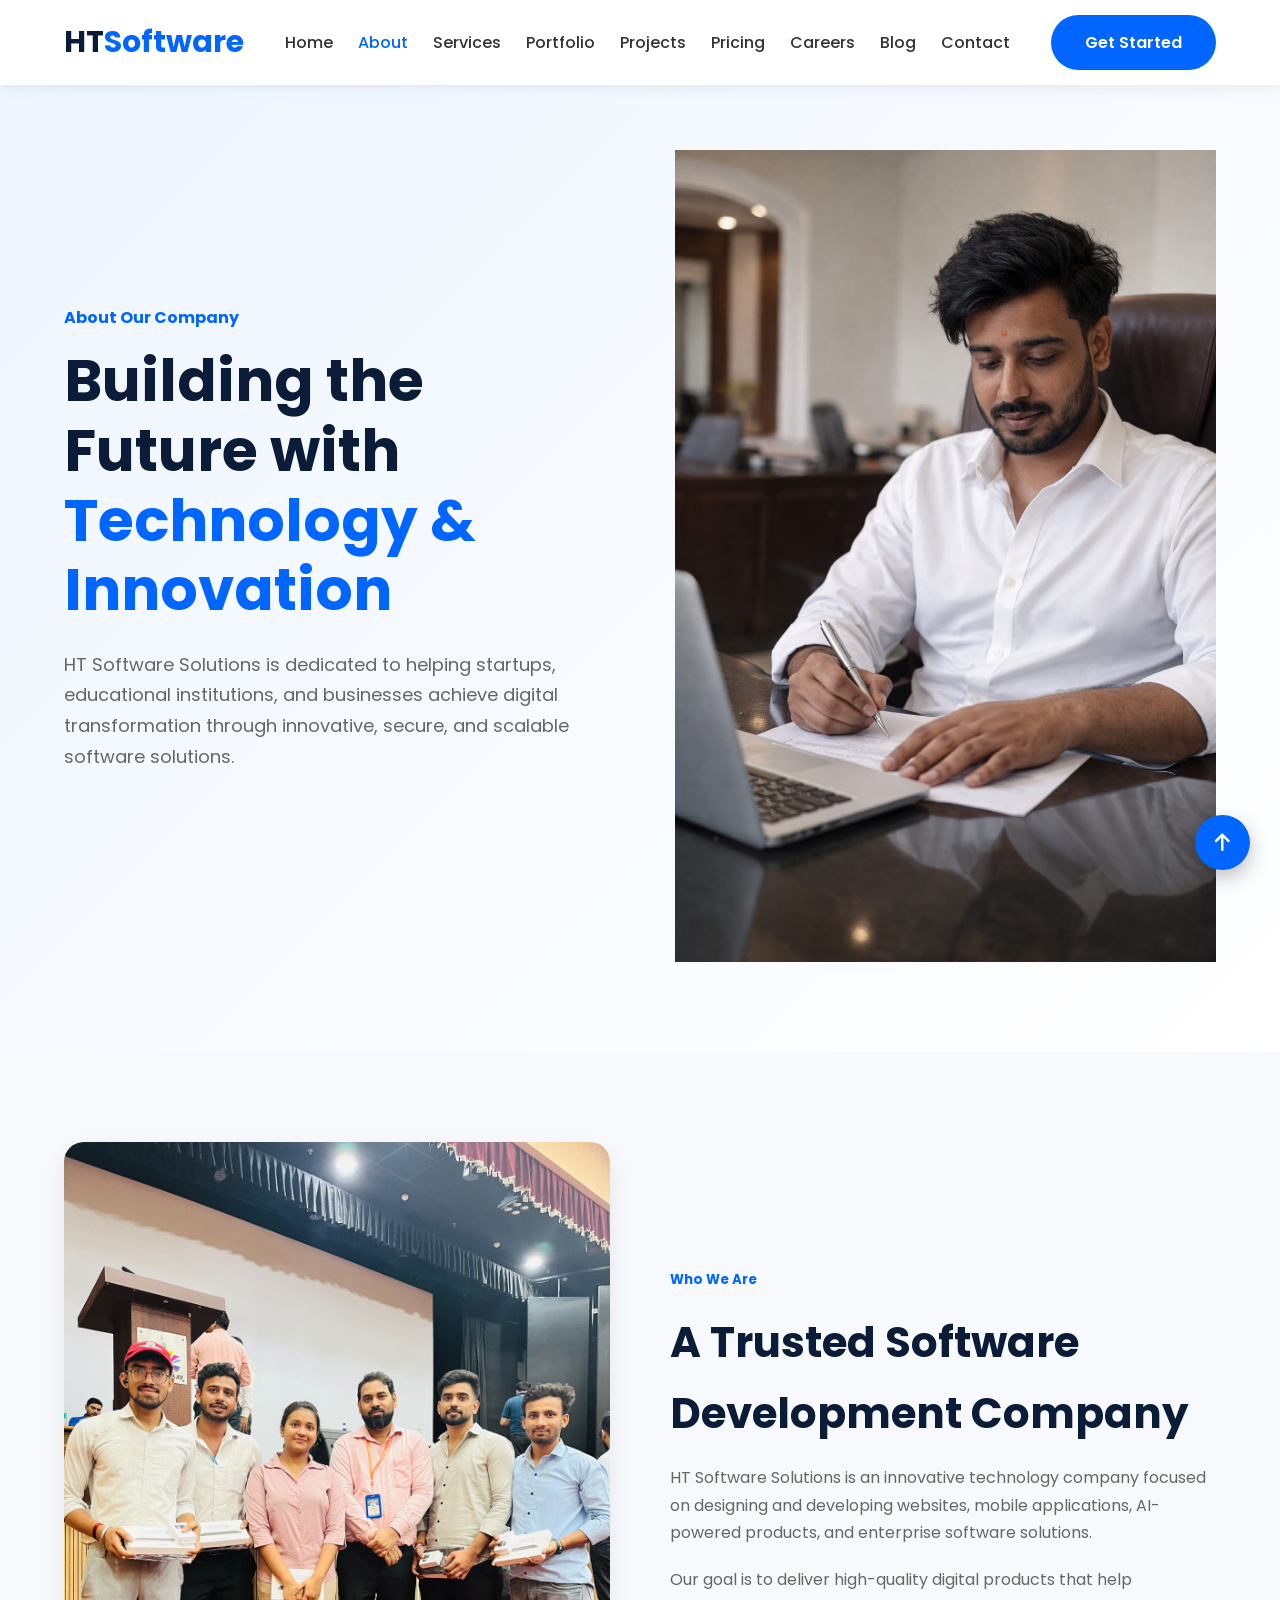
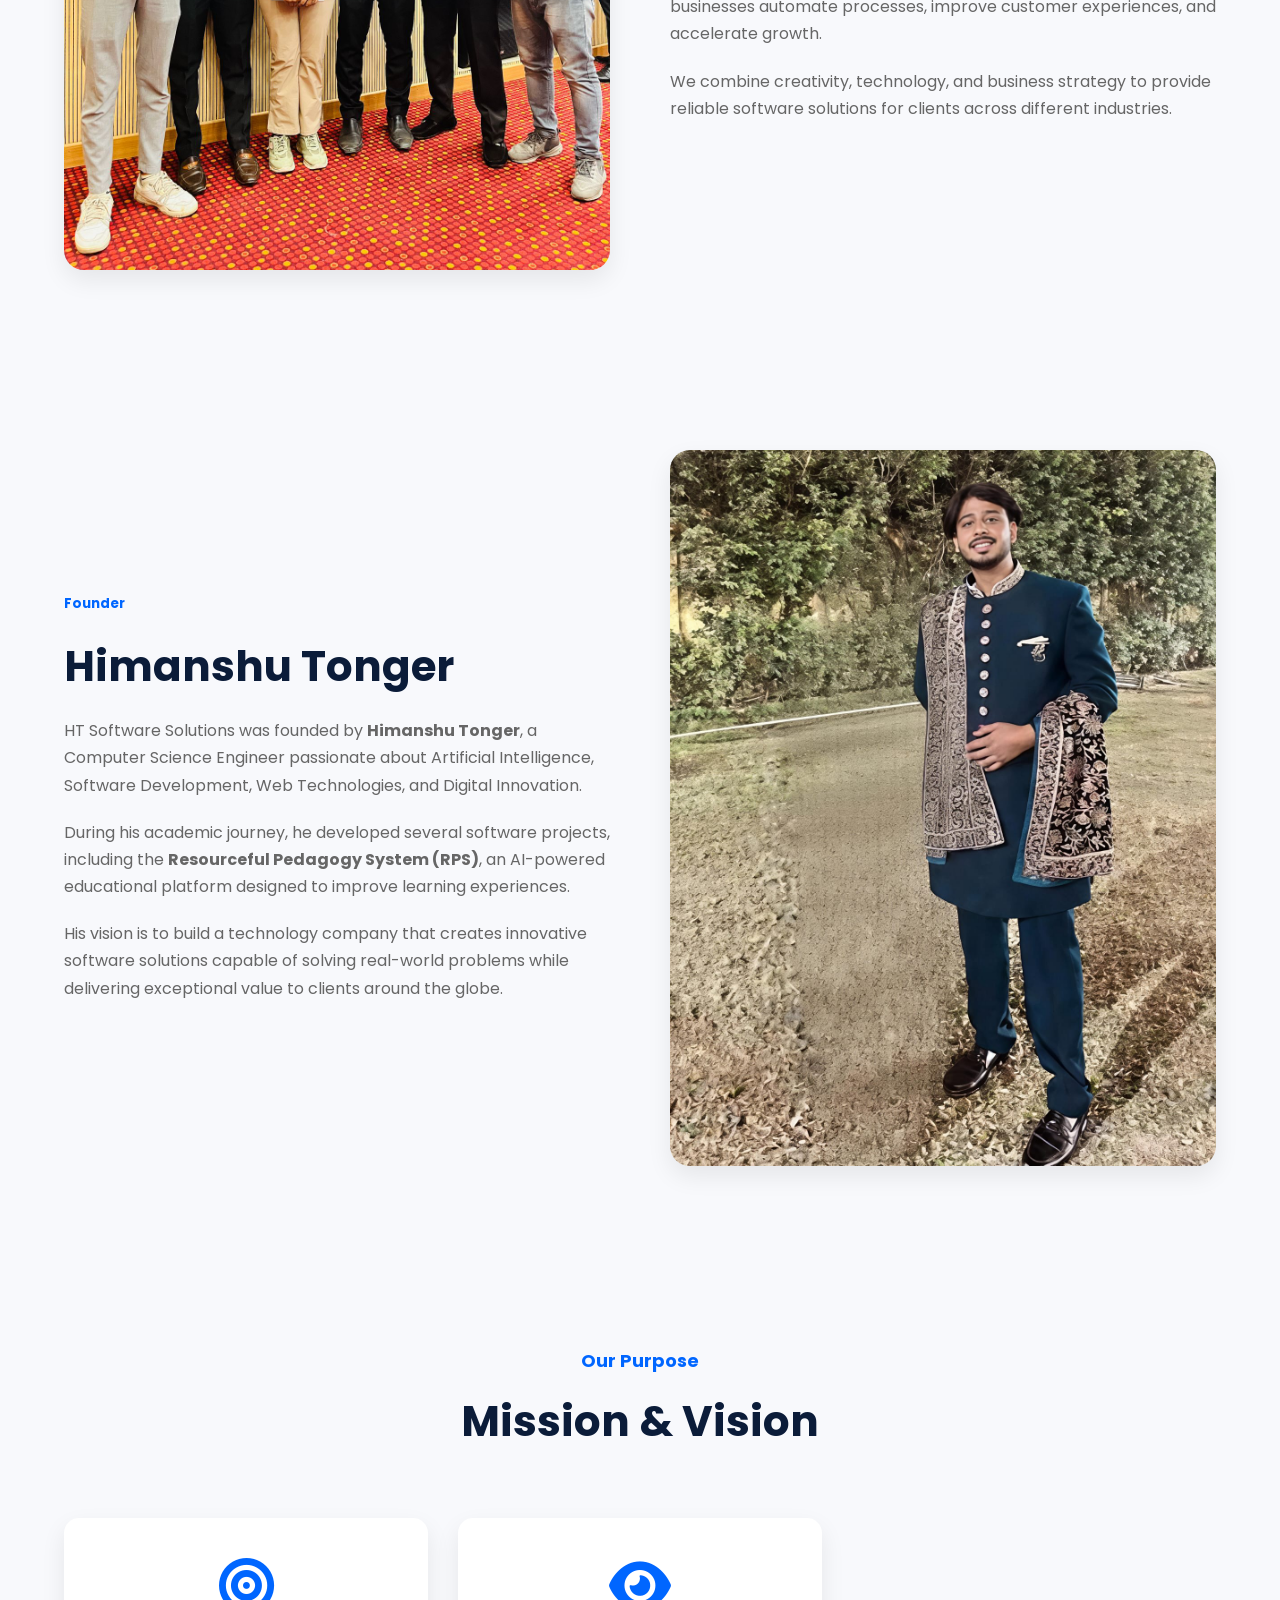
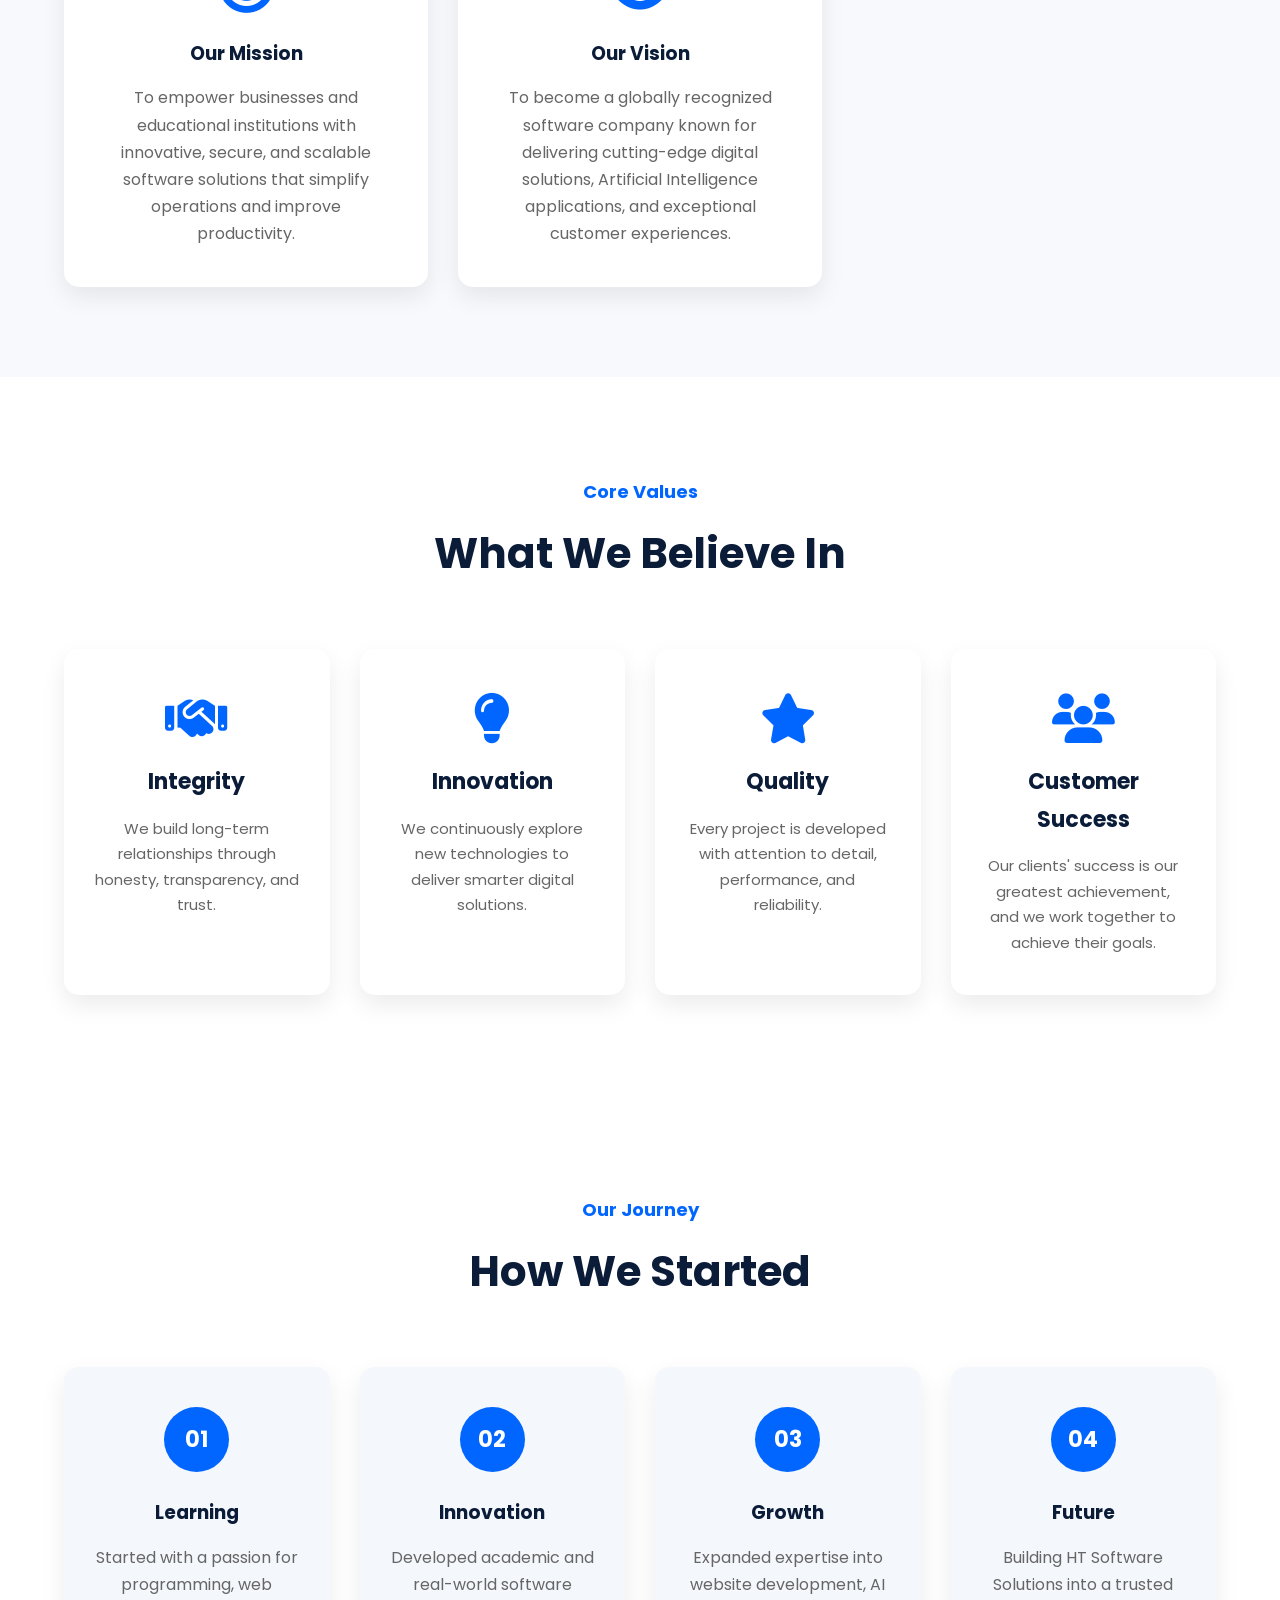
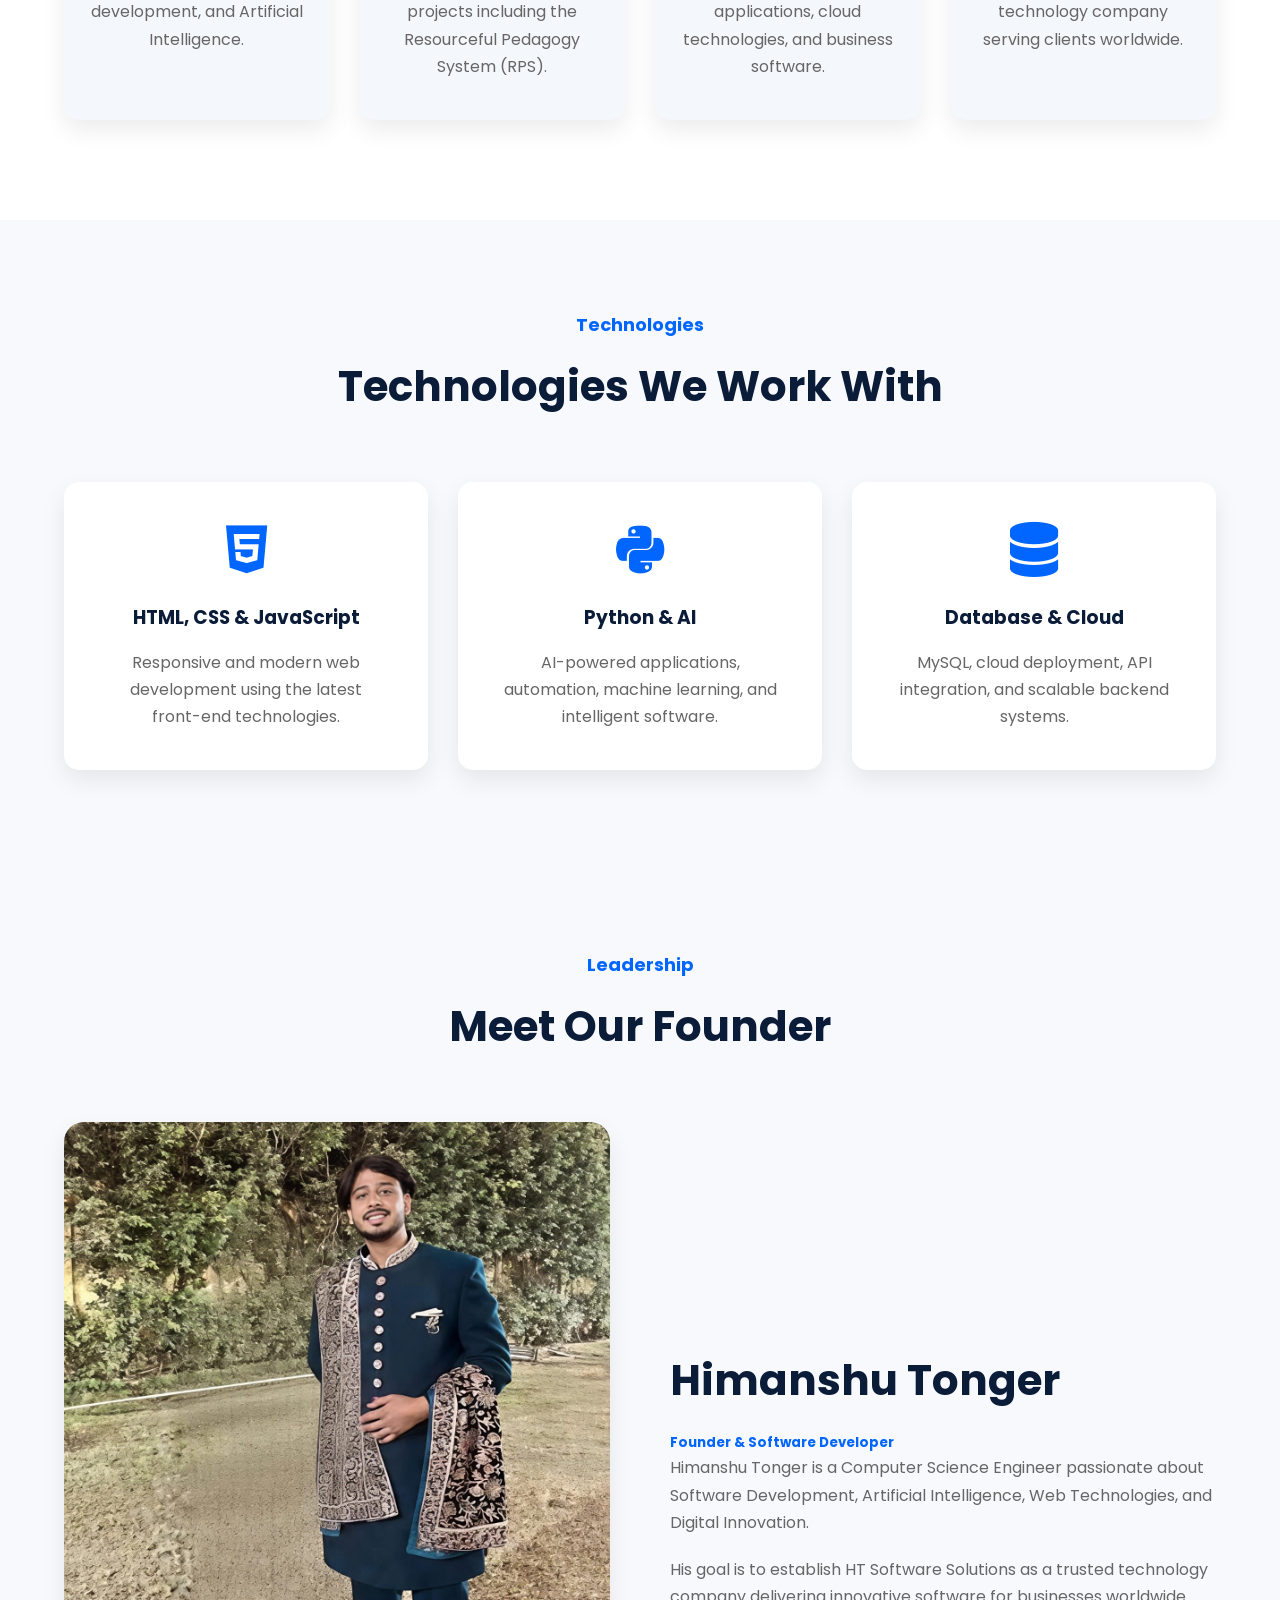
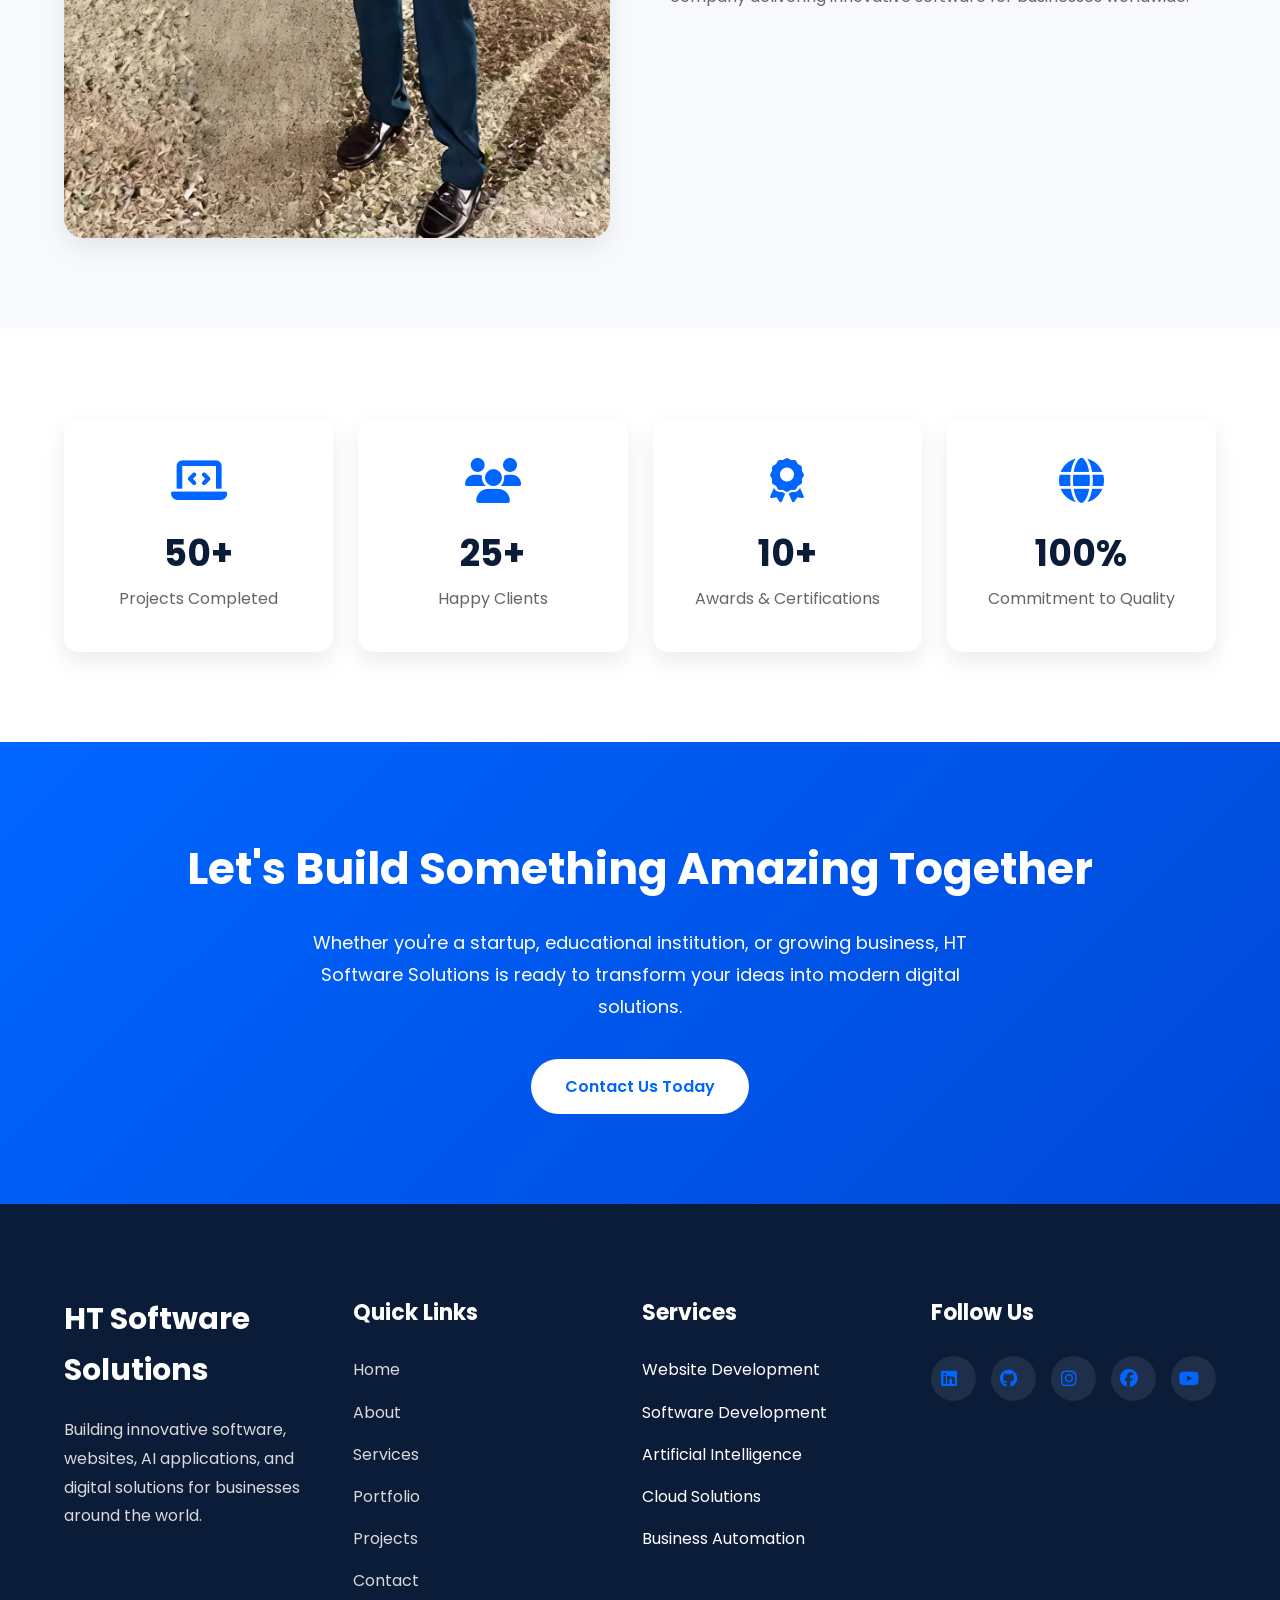
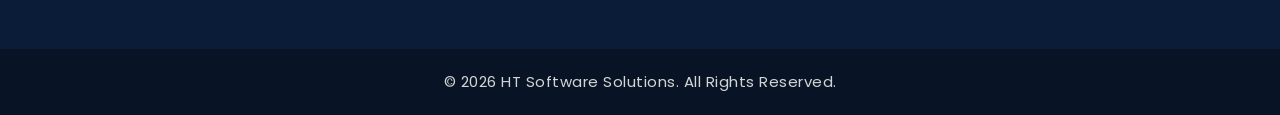
==== about.html @ 6629a27e "Update about.html" ====
<!DOCTYPE html>
<html lang="en">

<head>

    <meta charset="UTF-8">
    <meta name="viewport"
          content="width=device-width, initial-scale=1.0">

    <title>About Us | HT Software Solutions</title>

    <meta name="description"
          content="Learn about HT Software Solutions, our mission, vision, values and founder Himanshu Tonger.">

    <!-- CSS -->
    <link rel="stylesheet" href="style.css">
         <link rel="icon" type="png" href="favicon.png">


    <!-- Google Fonts -->
    <link rel="preconnect" href="https://fonts.googleapis.com">

    <link href="https://fonts.googleapis.com/css2?family=Poppins:wght@300;400;500;600;700;800&display=swap"
          rel="stylesheet">

    <!-- Font Awesome -->
    <link rel="stylesheet"
          href="https://cdnjs.cloudflare.com/ajax/libs/font-awesome/6.6.0/css/all.min.css">

</head>

<body>

<!-- ==========================
            HEADER
=========================== -->

<header>

    <div class="container">

        <div class="logo">

            <h2>HT<span>Software</span></h2>

        </div>

        <nav>

            <ul>

                <li><a href="index.html">Home</a></li>

                <li><a href="about.html" class="active">About</a></li>

                <li><a href="services.html">Services</a></li>

                <li><a href="portfolio.html">Portfolio</a></li>

                <li><a href="projects.html">Projects</a></li>

                <li><a href="pricing.html">Pricing</a></li>

                <li><a href="careers.html">Careers</a></li>

                <li><a href="blog.html">Blog</a></li>

                <li><a href="contact.html">Contact</a></li>

            </ul>

        </nav>

        <a href="contact.html" class="btn">
            Get Started
        </a>

    </div>

</header>

<!-- ==========================
        PAGE HERO
=========================== -->

<section class="hero">

    <div class="container hero-content">

        <div class="hero-left">

            <h4>About Our Company</h4>

            <h1>

                Building the Future with
                <span>Technology & Innovation</span>

            </h1>

            <p>

                HT Software Solutions is dedicated to helping
                startups, educational institutions, and businesses
                achieve digital transformation through innovative,
                secure, and scalable software solutions.

            </p>

        </div>

        <div class="hero-right">

            <img src="about-hero.png"
                 alt="About HT Software Solutions">

        </div>

    </div>

</section>

<!-- ==========================
        COMPANY OVERVIEW
=========================== -->

<section class="about-home">

    <div class="container about-grid">

        <div class="about-image">

            <img src="company.jpg"
                 alt="Company Overview">

        </div>

        <div class="about-text">

            <h5>Who We Are</h5>

            <h2>

                A Trusted Software Development Company

            </h2>

            <p>

                HT Software Solutions is an innovative technology
                company focused on designing and developing
                websites, mobile applications, AI-powered products,
                and enterprise software solutions.

            </p>

            <p>

                Our goal is to deliver high-quality digital products
                that help businesses automate processes,
                improve customer experiences,
                and accelerate growth.

            </p>

            <p>

                We combine creativity, technology,
                and business strategy to provide
                reliable software solutions
                for clients across different industries.

            </p>

        </div>

    </div>

</section>

<!-- ==========================
        FOUNDER
=========================== -->

<section class="founder">

    <div class="container about-grid">

        <div class="about-text">

            <h5>Founder</h5>

            <h2>

                Himanshu Tonger

            </h2>

            <p>

                HT Software Solutions was founded by
                <strong>Himanshu Tonger</strong>,
                a Computer Science Engineer passionate
                about Artificial Intelligence,
                Software Development,
                Web Technologies,
                and Digital Innovation.

            </p>

            <p>

                During his academic journey,
                he developed several software projects,
                including the
                <strong>Resourceful Pedagogy System (RPS)</strong>,
                an AI-powered educational platform
                designed to improve learning experiences.

            </p>

            <p>

                His vision is to build a technology company
                that creates innovative software solutions
                capable of solving real-world problems
                while delivering exceptional value
                to clients around the globe.

            </p>

        </div>

        <div class="about-image">

            <img src="founder.jpg"
                 alt="Founder Himanshu Tonger">

        </div>

    </div>

</section>
<!-- ==========================
        MISSION & VISION
=========================== -->

<section class="mission">

    <div class="container">

        <div class="section-title">

            <h5>Our Purpose</h5>

            <h2>Mission & Vision</h2>

        </div>

        <div class="service-grid">

            <div class="service-card">

                <i class="fa-solid fa-bullseye"></i>

                <h3>Our Mission</h3>

                <p>

                    To empower businesses and educational institutions
                    with innovative, secure, and scalable software
                    solutions that simplify operations and improve
                    productivity.

                </p>

            </div>

            <div class="service-card">

                <i class="fa-solid fa-eye"></i>

                <h3>Our Vision</h3>

                <p>

                    To become a globally recognized software company
                    known for delivering cutting-edge digital solutions,
                    Artificial Intelligence applications, and exceptional
                    customer experiences.

                </p>

            </div>

        </div>

    </div>

</section>

<!-- ==========================
        CORE VALUES
=========================== -->

<section class="why-us">

    <div class="container">

        <div class="section-title">

            <h5>Core Values</h5>

            <h2>What We Believe In</h2>

        </div>

        <div class="why-grid">

            <div class="why-card">

                <i class="fa-solid fa-handshake"></i>

                <h3>Integrity</h3>

                <p>

                    We build long-term relationships through honesty,
                    transparency, and trust.

                </p>

            </div>

            <div class="why-card">

                <i class="fa-solid fa-lightbulb"></i>

                <h3>Innovation</h3>

                <p>

                    We continuously explore new technologies
                    to deliver smarter digital solutions.

                </p>

            </div>

            <div class="why-card">

                <i class="fa-solid fa-star"></i>

                <h3>Quality</h3>

                <p>

                    Every project is developed with attention to detail,
                    performance, and reliability.

                </p>

            </div>

            <div class="why-card">

                <i class="fa-solid fa-users"></i>

                <h3>Customer Success</h3>

                <p>

                    Our clients' success is our greatest achievement,
                    and we work together to achieve their goals.

                </p>

            </div>

        </div>

    </div>

</section>

<!-- ==========================
        OUR JOURNEY
=========================== -->

<section class="process">

    <div class="container">

        <div class="section-title">

            <h5>Our Journey</h5>

            <h2>How We Started</h2>

        </div>

        <div class="process-grid">

            <div class="process-card">

                <span>01</span>

                <h3>Learning</h3>

                <p>

                    Started with a passion for programming,
                    web development, and Artificial Intelligence.

                </p>

            </div>

            <div class="process-card">

                <span>02</span>

                <h3>Innovation</h3>

                <p>

                    Developed academic and real-world software
                    projects including the Resourceful Pedagogy
                    System (RPS).

                </p>

            </div>

            <div class="process-card">

                <span>03</span>

                <h3>Growth</h3>

                <p>

                    Expanded expertise into website development,
                    AI applications, cloud technologies,
                    and business software.

                </p>

            </div>

            <div class="process-card">

                <span>04</span>

                <h3>Future</h3>

                <p>

                    Building HT Software Solutions into a trusted
                    technology company serving clients worldwide.

                </p>

            </div>

        </div>

    </div>

</section>

<!-- ==========================
        TECHNOLOGIES
=========================== -->

<section class="services-home">

    <div class="container">

        <div class="section-title">

            <h5>Technologies</h5>

            <h2>Technologies We Work With</h2>

        </div>

        <div class="service-grid">

            <div class="service-card">

                <i class="fab fa-html5"></i>

                <h3>HTML, CSS & JavaScript</h3>

                <p>

                    Responsive and modern web development
                    using the latest front-end technologies.

                </p>

            </div>

            <div class="service-card">

                <i class="fab fa-python"></i>

                <h3>Python & AI</h3>

                <p>

                    AI-powered applications,
                    automation,
                    machine learning,
                    and intelligent software.

                </p>

            </div>

            <div class="service-card">

                <i class="fas fa-database"></i>

                <h3>Database & Cloud</h3>

                <p>

                    MySQL, cloud deployment,
                    API integration,
                    and scalable backend systems.

                </p>

            </div>

        </div>

    </div>

</section>
<!-- ==========================
        OUR TEAM
=========================== -->

<section class="team">

    <div class="container">

        <div class="section-title">

            <h5>Leadership</h5>

            <h2>Meet Our Founder</h2>

        </div>

        <div class="about-grid">

            <div class="about-image">

                <img src="founder.jpg"
                     alt="Himanshu Tonger">

            </div>

            <div class="about-text">

                <h2>Himanshu Tonger</h2>

                <h5>Founder & Software Developer</h5>

                <p>

                    Himanshu Tonger is a Computer Science Engineer
                    passionate about Software Development,
                    Artificial Intelligence, Web Technologies,
                    and Digital Innovation.

                </p>

                <p>

                    His goal is to establish
                    HT Software Solutions as
                    a trusted technology company
                    delivering innovative software
                    for businesses worldwide.

                </p>

            </div>

        </div>

    </div>

</section>

<!-- ==========================
        ACHIEVEMENTS
=========================== -->

<section class="stats">

    <div class="container">

        <div class="stat-box">

            <i class="fa-solid fa-laptop-code"></i>

            <h2>50+</h2>

            <p>Projects Completed</p>

        </div>

        <div class="stat-box">

            <i class="fa-solid fa-users"></i>

            <h2>25+</h2>

            <p>Happy Clients</p>

        </div>

        <div class="stat-box">

            <i class="fa-solid fa-award"></i>

            <h2>10+</h2>

            <p>Awards & Certifications</p>

        </div>

        <div class="stat-box">

            <i class="fa-solid fa-globe"></i>

            <h2>100%</h2>

            <p>Commitment to Quality</p>

        </div>

    </div>

</section>

<!-- ==========================
        CALL TO ACTION
=========================== -->

<section class="cta">

    <div class="container">

        <h2>Let's Build Something Amazing Together</h2>

        <p>

            Whether you're a startup,
            educational institution,
            or growing business,
            HT Software Solutions is ready
            to transform your ideas into
            modern digital solutions.

        </p>

        <a href="contact.html" class="btn">

            Contact Us Today

        </a>

    </div>

</section>

<!-- ==========================
        FOOTER
=========================== -->

<footer>

    <div class="container footer-grid">

        <div class="footer-box">

            <h2>HT Software Solutions</h2>

            <p>

                Building innovative software,
                websites,
                AI applications,
                and digital solutions
                for businesses around the world.

            </p>

        </div>

        <div class="footer-box">

            <h3>Quick Links</h3>

            <ul>

                <li><a href="index.html">Home</a></li>

                <li><a href="about.html">About</a></li>

                <li><a href="services.html">Services</a></li>

                <li><a href="portfolio.html">Portfolio</a></li>

                <li><a href="projects.html">Projects</a></li>

                <li><a href="contact.html">Contact</a></li>

            </ul>

        </div>

        <div class="footer-box">

            <h3>Services</h3>

            <ul>

                <li>Website Development</li>

                <li>Software Development</li>

                <li>Artificial Intelligence</li>

                <li>Cloud Solutions</li>

                <li>Business Automation</li>

            </ul>

        </div>

        <div class="footer-box">

            <h3>Follow Us</h3>

            <div class="social-icons">

                <a href="https://www.linkedin.com/in/himanshu-tonger-963310222/"><i class="fab fa-linkedin"></i></a>

                <a href="https://github.com/00001HIMANSHU"><i class="fab fa-github"></i></a>

                <a href="#"><i class="fab fa-instagram"></i></a>

                <a href="#"><i class="fab fa-facebook"></i></a>

                <a href="#"><i class="fab fa-youtube"></i></a>

            </div>

        </div>

    </div>

</footer>

<!-- ==========================
        COPYRIGHT
=========================== -->

<section class="copyright">

    <div class="container">

        <p>

            © 2026 HT Software Solutions.
            All Rights Reserved.

        </p>

    </div>

</section>

<!-- Back To Top -->

<button id="topBtn">

    <i class="fa-solid fa-arrow-up"></i>

</button>

<!-- JavaScript -->

<script src="js/script.js"></script>

</body>

</html>
---- style.css ----
/*======================================
        HT SOFTWARE SOLUTIONS
            STYLE.CSS
=======================================*/

/* Google Font */

@import url('https://fonts.googleapis.com/css2?family=Poppins:wght@300;400;500;600;700;800&display=swap');

/*======================================
            RESET
=======================================*/

*{
    margin:0;
    padding:0;
    box-sizing:border-box;
    scroll-behavior:smooth;
}

html{
    scroll-behavior:smooth;
}

body{

    font-family:'Poppins',sans-serif;
    background:#f8f9fc;
    color:#222;
    line-height:1.7;

}

/*======================================
        ROOT COLORS
=======================================*/

:root{

    --primary:#0066ff;
    --secondary:#0b1c39;
    --white:#ffffff;
    --light:#f4f7fb;
    --dark:#111827;
    --gray:#666;
    --shadow:0 10px 25px rgba(0,0,0,.08);
    --radius:12px;

}

/*======================================
        COMMON
=======================================*/

.container{

    width:90%;
    max-width:1200px;
    margin:auto;

}

section{

    padding:90px 0;

}

img{

    width:100%;
    display:block;

}

a{

    text-decoration:none;

}

ul{

    list-style:none;

}

.section-title{

    text-align:center;
    margin-bottom:60px;

}

.section-title h5{

    color:var(--primary);
    font-size:18px;
    margin-bottom:10px;

}

.section-title h2{

    font-size:42px;
    color:var(--secondary);

}

/*======================================
        BUTTONS
=======================================*/

.btn{

    display:inline-block;
    padding:14px 34px;
    background:var(--primary);
    color:#fff;
    border-radius:50px;
    transition:.4s;
    font-weight:600;

}

.btn:hover{

    background:var(--secondary);
    transform:translateY(-3px);

}

.btn-outline{

    display:inline-block;
    padding:14px 34px;
    border:2px solid var(--primary);
    border-radius:50px;
    color:var(--primary);
    margin-left:15px;
    transition:.4s;

}

.btn-outline:hover{

    background:var(--primary);
    color:#fff;

}

.btn-small{

    display:inline-block;
    margin-top:15px;
    color:var(--primary);
    font-weight:600;

}

/*======================================
        HEADER
=======================================*/

header{

    position:fixed;
    top:0;
    left:0;
    width:100%;
    background:#fff;
    z-index:999;
    box-shadow:0 2px 15px rgba(0,0,0,.08);

}

header .container{

    display:flex;
    justify-content:space-between;
    align-items:center;
    height:85px;

}

.logo h2{

    color:var(--secondary);
    font-size:30px;

}

.logo span{

    color:var(--primary);

}

nav ul{

    display:flex;
    gap:25px;

}

nav ul li a{

    color:#333;
    font-weight:500;
    transition:.3s;

}

nav ul li a:hover{

    color:var(--primary);

}

.active{

    color:var(--primary);

}

/*======================================
        HERO
=======================================*/

.hero{

    padding-top:150px;
    background:linear-gradient(135deg,#eef5ff,#ffffff);

}

.hero-content{

    display:grid;
    grid-template-columns:repeat(2,1fr);
    align-items:center;
    gap:70px;

}

.hero-left h4{

    color:var(--primary);
    margin-bottom:15px;

}

.hero-left h1{

    font-size:58px;
    color:var(--secondary);
    line-height:1.2;
    margin-bottom:25px;

}

.hero-left h1 span{

    color:var(--primary);

}

.hero-left p{

    color:#666;
    font-size:18px;
    margin-bottom:35px;

}

.hero-buttons{

    display:flex;
    align-items:center;

}

.hero-right img{

    animation:float 4s ease-in-out infinite;

}

/*======================================
        STATS
=======================================*/

.stats{

    background:#fff;

}

.stats .container{

    display:grid;
    grid-template-columns:repeat(4,1fr);
    gap:25px;

}

.stat-box{

    background:#fff;
    text-align:center;
    padding:40px 25px;
    border-radius:15px;
    box-shadow:var(--shadow);
    transition:.4s;

}

.stat-box:hover{

    transform:translateY(-10px);

}

.stat-box i{

    font-size:45px;
    color:var(--primary);
    margin-bottom:20px;

}

.stat-box h2{

    color:var(--secondary);
    font-size:36px;

}

.stat-box p{

    color:#666;

}

/*======================================
        ABOUT
=======================================*/

.about-grid{

    display:grid;
    grid-template-columns:repeat(2,1fr);
    gap:60px;
    align-items:center;

}

.about-text h5{

    color:var(--primary);

}

.about-text h2{

    font-size:42px;
    color:var(--secondary);
    margin:15px 0;

}

.about-text p{

    color:#666;
    margin-bottom:20px;

}

.about-image img{

    border-radius:20px;
    box-shadow:var(--shadow);

}

/*======================================
        SERVICES
=======================================*/

.services-home{

    background:#f8f9fc;

}

.service-grid{

    display:grid;
    grid-template-columns:repeat(3,1fr);
    gap:30px;

}

.service-card{

    background:#fff;
    border-radius:15px;
    padding:40px;
    text-align:center;
    transition:.4s;
    box-shadow:var(--shadow);

}

.service-card:hover{

    transform:translateY(-10px);

}

.service-card i{

    font-size:55px;
    color:var(--primary);
    margin-bottom:25px;

}

.service-card h3{

    color:var(--secondary);
    margin-bottom:15px;

}

.service-card p{

    color:#666;

}

/*======================================
        FLOAT ANIMATION
=======================================*/

@keyframes float{

0%{

transform:translateY(0px);

}

50%{

transform:translateY(-18px);

}

100%{

transform:translateY(0px);

}

}
/*======================================
        WHY CHOOSE US
=======================================*/

.why-us{
    background:#ffffff;
}

.why-grid{
    display:grid;
    grid-template-columns:repeat(4,1fr);
    gap:30px;
    margin-top:50px;
}

.why-card{
    background:#fff;
    padding:40px 30px;
    border-radius:15px;
    text-align:center;
    box-shadow:var(--shadow);
    transition:.4s;
    border-top:4px solid transparent;
}

.why-card:hover{
    transform:translateY(-10px);
    border-top:4px solid var(--primary);
}

.why-card i{
    font-size:50px;
    color:var(--primary);
    margin-bottom:20px;
}

.why-card h3{
    color:var(--secondary);
    margin-bottom:15px;
    font-size:22px;
}

.why-card p{
    color:var(--gray);
    font-size:15px;
}


/*======================================
        FEATURED PROJECTS
=======================================*/

.projects{
    background:var(--light);
}

.project-grid{
    display:grid;
    grid-template-columns:repeat(3,1fr);
    gap:35px;
    margin-top:50px;
}

.project-card{
    background:#fff;
    border-radius:15px;
    overflow:hidden;
    box-shadow:var(--shadow);
    transition:.4s;
}

.project-card:hover{
    transform:translateY(-10px);
}

.project-card img{
    width:100%;
    height:240px;
    object-fit:cover;
}

.project-content{
    padding:25px;
}

.project-content h3{
    color:var(--secondary);
    margin-bottom:15px;
}

.project-content p{
    color:var(--gray);
    margin-bottom:20px;
}

.project-content .btn-small{
    color:var(--primary);
    font-weight:600;
}

.project-content .btn-small:hover{
    color:var(--secondary);
}


/*======================================
        OUR PROCESS
=======================================*/

.process{
    background:#fff;
}

.process-grid{
    display:grid;
    grid-template-columns:repeat(4,1fr);
    gap:30px;
    margin-top:60px;
}

.process-card{
    background:var(--light);
    border-radius:15px;
    padding:40px 25px;
    text-align:center;
    position:relative;
    transition:.4s;
    box-shadow:var(--shadow);
}

.process-card:hover{
    background:var(--primary);
    transform:translateY(-8px);
}

.process-card span{

    width:65px;
    height:65px;

    background:var(--primary);
    color:#fff;

    display:flex;
    align-items:center;
    justify-content:center;

    margin:auto;
    margin-bottom:25px;

    border-radius:50%;

    font-size:22px;
    font-weight:700;

}

.process-card:hover span{
    background:#fff;
    color:var(--primary);
}

.process-card h3{
    color:var(--secondary);
    margin-bottom:15px;
}

.process-card:hover h3{
    color:#fff;
}

.process-card p{
    color:var(--gray);
}

.process-card:hover p{
    color:#fff;
}


/*======================================
        SECTION SPACING
=======================================*/

.projects,
.process,
.why-us{

    padding:100px 0;

}


/*======================================
        CARD HOVER EFFECT
=======================================*/

.project-card,
.process-card,
.why-card{

    cursor:pointer;

}


/*======================================
        IMAGE EFFECTS
=======================================*/

.project-card img{

    transition:.5s;

}

.project-card:hover img{

    transform:scale(1.08);

}


/*======================================
        SCROLL ANIMATION READY
=======================================*/

.reveal{

    opacity:0;
    transform:translateY(60px);
    transition:all .8s ease;

}

.reveal.active{

    opacity:1;
    transform:translateY(0);

}


/*======================================
        SMOOTH TRANSITIONS
=======================================*/

.project-card,
.project-content,
.why-card,
.process-card{

    transition:all .4s ease;

}
/*======================================
        TESTIMONIALS SECTION
=======================================*/

.testimonials{
    background:#f8f9fc;
    padding:100px 0;
}

.testimonial-grid{
    display:grid;
    grid-template-columns:repeat(3,1fr);
    gap:30px;
    margin-top:50px;
}

.testimonial-card{

    background:#fff;
    padding:35px;
    border-radius:15px;
    box-shadow:var(--shadow);
    transition:.4s;
    position:relative;
    overflow:hidden;

}

.testimonial-card::before{

    content:"★★★★★";
    position:absolute;
    top:20px;
    right:25px;
    color:#f7b500;
    font-size:14px;

}

.testimonial-card:hover{

    transform:translateY(-10px);

}

.testimonial-card p{

    color:var(--gray);
    margin-bottom:30px;
    line-height:1.8;

}

.testimonial-card h4{

    color:var(--secondary);
    margin-bottom:5px;

}

.testimonial-card span{

    color:var(--primary);
    font-size:14px;

}


/*======================================
        CALL TO ACTION
=======================================*/

.cta{

    padding:90px 0;
    background:linear-gradient(135deg,var(--primary),#0048d8);
    color:#fff;
    text-align:center;

}

.cta h2{

    font-size:44px;
    margin-bottom:20px;

}

.cta p{

    max-width:700px;
    margin:0 auto 35px;
    font-size:18px;
    line-height:1.8;

}

.cta .btn{

    background:#fff;
    color:var(--primary);
    font-weight:600;

}

.cta .btn:hover{

    background:var(--secondary);
    color:#fff;

}


/*======================================
        NEWSLETTER
=======================================*/

.newsletter{

    padding:80px 0;
    background:#ffffff;

}

.newsletter-content{

    display:flex;
    justify-content:space-between;
    align-items:center;
    gap:40px;
    flex-wrap:wrap;

}

.newsletter-text{

    flex:1;

}

.newsletter-text h2{

    color:var(--secondary);
    margin-bottom:15px;
    font-size:36px;

}

.newsletter-text p{

    color:var(--gray);
    max-width:550px;

}

.newsletter-form{

    flex:1;
    display:flex;
    justify-content:flex-end;

}

.newsletter-form form{

    width:100%;
    max-width:500px;
    display:flex;
    background:#fff;
    border-radius:60px;
    overflow:hidden;
    box-shadow:var(--shadow);

}

.newsletter-form input{

    flex:1;
    border:none;
    outline:none;
    padding:18px 25px;
    font-size:16px;

}

.newsletter-form button{

    border:none;
    border-radius:0;
    cursor:pointer;
    padding:0 35px;

}


/*======================================
        HOVER EFFECTS
=======================================*/

.newsletter-form button:hover{

    background:var(--secondary);

}

.testimonial-card,
.cta .btn,
.newsletter-form button{

    transition:.4s;

}
/*======================================
            FOOTER
======================================*/

footer{

    background:var(--secondary);
    color:#fff;
    padding:90px 0 40px;

}

.footer-grid{

    display:grid;
    grid-template-columns:repeat(4,1fr);
    gap:40px;

}

.footer-box h2{

    font-size:30px;
    margin-bottom:20px;
    color:#fff;

}

.footer-box h3{

    font-size:22px;
    margin-bottom:25px;
    color:#fff;

}

.footer-box p{

    color:#d9d9d9;
    line-height:1.8;
    margin-bottom:15px;

}

.footer-box ul{

    padding:0;

}

.footer-box ul li{

    margin-bottom:15px;

}

.footer-box ul li a{

    color:#d9d9d9;
    text-decoration:none;
    transition:.3s;

}

.footer-box ul li a:hover{

    color:var(--primary);
    padding-left:8px;

}

.footer-box i{

    color:var(--primary);
    margin-right:10px;

}

/*======================================
        SOCIAL ICONS
======================================*/

.social-icons{

    display:flex;
    gap:15px;
    margin-top:25px;

}

.social-icons a{

    width:45px;
    height:45px;

    display:flex;
    justify-content:center;
    align-items:center;

    background:#ffffff15;

    border-radius:50%;

    color:#fff;

    transition:.4s;

    font-size:18px;

}

.social-icons a:hover{

    background:var(--primary);

    transform:translateY(-6px);

}
/*======================================
        COPYRIGHT
======================================*/

.copyright{

    background:#081426;
    padding:20px 0;
    text-align:center;

}

.copyright p{

    color:#d5d5d5;
    font-size:15px;
    letter-spacing:.5px;

}

/*======================================
        BACK TO TOP BUTTON
======================================*/

#topBtn{

    position:fixed;
    bottom:30px;
    right:30px;

    width:55px;
    height:55px;

    border:none;
    border-radius:50%;

    background:var(--primary);
    color:#fff;

    font-size:20px;

    cursor:pointer;

    display:flex;
    justify-content:center;
    align-items:center;

    box-shadow:0 8px 20px rgba(0,0,0,.25);

    transition:.4s;

    z-index:999;

}

#topBtn:hover{

    background:var(--secondary);

    transform:translateY(-6px);

}

/*======================================
        FOOTER HOVER EFFECTS
======================================*/

.footer-box{

    transition:.4s;

}

.footer-box:hover{

    transform:translateY(-5px);

}

.footer-box h2,
.footer-box h3{

    transition:.3s;

}

.footer-box:hover h2,
.footer-box:hover h3{

    color:var(--primary);

}

/*======================================
        LINK EFFECTS
======================================*/

.footer-box ul li{

    transition:.3s;

}

.footer-box ul li:hover{

    transform:translateX(6px);

}

/*======================================
        ICON EFFECTS
======================================*/

.footer-box i{

    transition:.3s;

}

.footer-box:hover i{

    color:#4da3ff;

}

/*======================================
        SELECTION COLOR
======================================*/

::selection{

    background:var(--primary);
    color:#fff;

}

::-moz-selection{

    background:var(--primary);
    color:#fff;

}

/*======================================
        SCROLLBAR
======================================*/

::-webkit-scrollbar{

    width:10px;

}

::-webkit-scrollbar-track{

    background:#ececec;

}

::-webkit-scrollbar-thumb{

    background:var(--primary);
    border-radius:20px;

}

::-webkit-scrollbar-thumb:hover{

    background:var(--secondary);

}

/*======================================
        UTILITY CLASSES
======================================*/

.text-center{

    text-align:center;

}

.mt-30{

    margin-top:30px;

}

.mt-50{

    margin-top:50px;

}

.mb-30{

    margin-bottom:30px;

}

.mb-50{

    margin-bottom:50px;

}

.shadow{

    box-shadow:var(--shadow);

}

.rounded{

    border-radius:var(--radius);

}

/*======================================
/*======================================
        RESPONSIVE DESIGN
======================================*/

/* Large Tablets */

@media (max-width:1024px){

.container{

    width:95%;

}

.hero-content,
.about-grid{

    grid-template-columns:1fr;
    text-align:center;

}

.hero-left{

    order:2;

}

.hero-right{

    order:1;

}

.hero-left h1{

    font-size:46px;

}

.stats .container,
.service-grid,
.project-grid,
.why-grid,
.process-grid,
.testimonial-grid,
.footer-grid{

    grid-template-columns:repeat(2,1fr);

}

.newsletter-content{

    flex-direction:column;
    text-align:center;

}

.newsletter-form{

    justify-content:center;

}

}


/*======================================
        TABLETS
======================================*/

@media (max-width:768px){

header .container{

    flex-direction:column;
    height:auto;
    padding:20px 0;

}

nav{

    margin:20px 0;

}

nav ul{

    flex-wrap:wrap;
    justify-content:center;
    gap:15px;

}

.hero{

    padding-top:180px;

}

.hero-left h1{

    font-size:38px;

}

.hero-left p{

    font-size:16px;

}

.hero-buttons{

    justify-content:center;
    flex-wrap:wrap;

}

.section-title h2{

    font-size:32px;

}

.stats .container,
.service-grid,
.project-grid,
.why-grid,
.process-grid,
.testimonial-grid,
.footer-grid{

    grid-template-columns:1fr;

}

.newsletter-form form{

    flex-direction:column;
    border-radius:15px;

}

.newsletter-form input{

    width:100%;

}

.newsletter-form button{

    width:100%;
    padding:18px;

}

.social-icons{

    justify-content:center;

}

}


/*======================================
        MOBILE
======================================*/

@media (max-width:576px){

section{

    padding:70px 0;

}

.logo h2{

    font-size:26px;

}

.hero-left h4{

    font-size:16px;

}

.hero-left h1{

    font-size:30px;

}

.hero-left p{

    font-size:15px;

}

.btn,
.btn-outline{

    width:100%;
    text-align:center;
    margin:10px 0;

}

.stat-box{

    padding:30px 20px;

}

.stat-box h2{

    font-size:30px;

}

.about-text h2{

    font-size:30px;

}

.section-title h2{

    font-size:28px;

}

.service-card,
.project-card,
.why-card,
.process-card,
.testimonial-card{

    padding:25px;

}

.footer-box{

    text-align:center;

}

.footer-box ul{

    padding:0;

}

.footer-box ul li{

    margin-bottom:12px;

}

.footer-box p{

    font-size:15px;

}

.cta h2{

    font-size:30px;

}

.cta p{

    font-size:15px;

}

.newsletter-text h2{

    font-size:28px;

}

.newsletter-text p{

    font-size:15px;

}

#topBtn{

    width:48px;
    height:48px;
    right:20px;
    bottom:20px;

}

}


/*======================================
        SIMPLE FADE ANIMATION
======================================*/

.fade-up{

    animation:fadeUp .8s ease;

}

@keyframes fadeUp{

0%{

opacity:0;
transform:translateY(40px);

}

100%{

opacity:1;
transform:translateY(0);

}

}


/*======================================
        IMAGE HOVER EFFECT
======================================*/

img{

    transition:.4s;

}

img:hover{

    transform:scale(1.02);

}


/*======================================
        CARD HOVER
======================================*/

.service-card:hover,
.project-card:hover,
.why-card:hover,
.process-card:hover,
.testimonial-card:hover{

    box-shadow:0 20px 40px rgba(0,0,0,.15);

}


/*======================================
        BUTTON TRANSITION
======================================*/

.btn,
.btn-outline,
.btn-small{

    transition:.35s;

}

.btn-small:hover{

    color:var(--secondary);

}


/*======================================
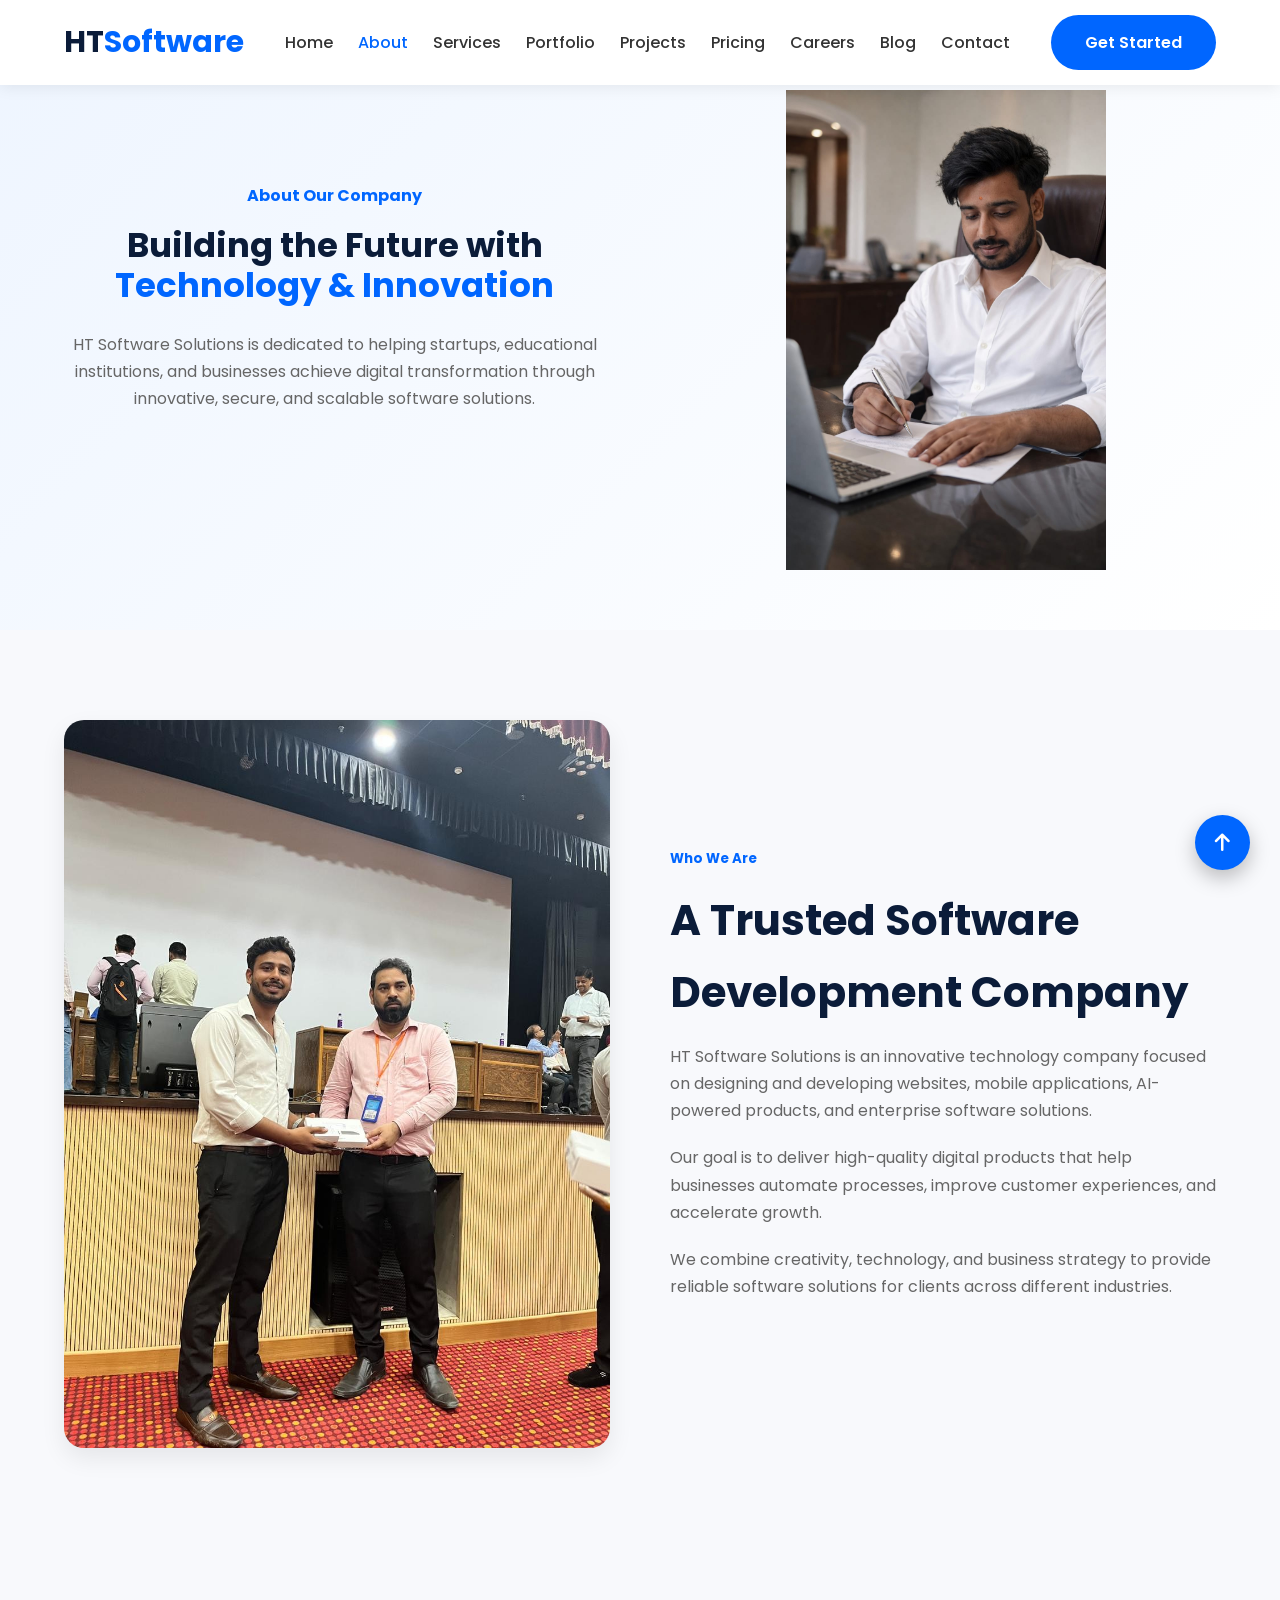
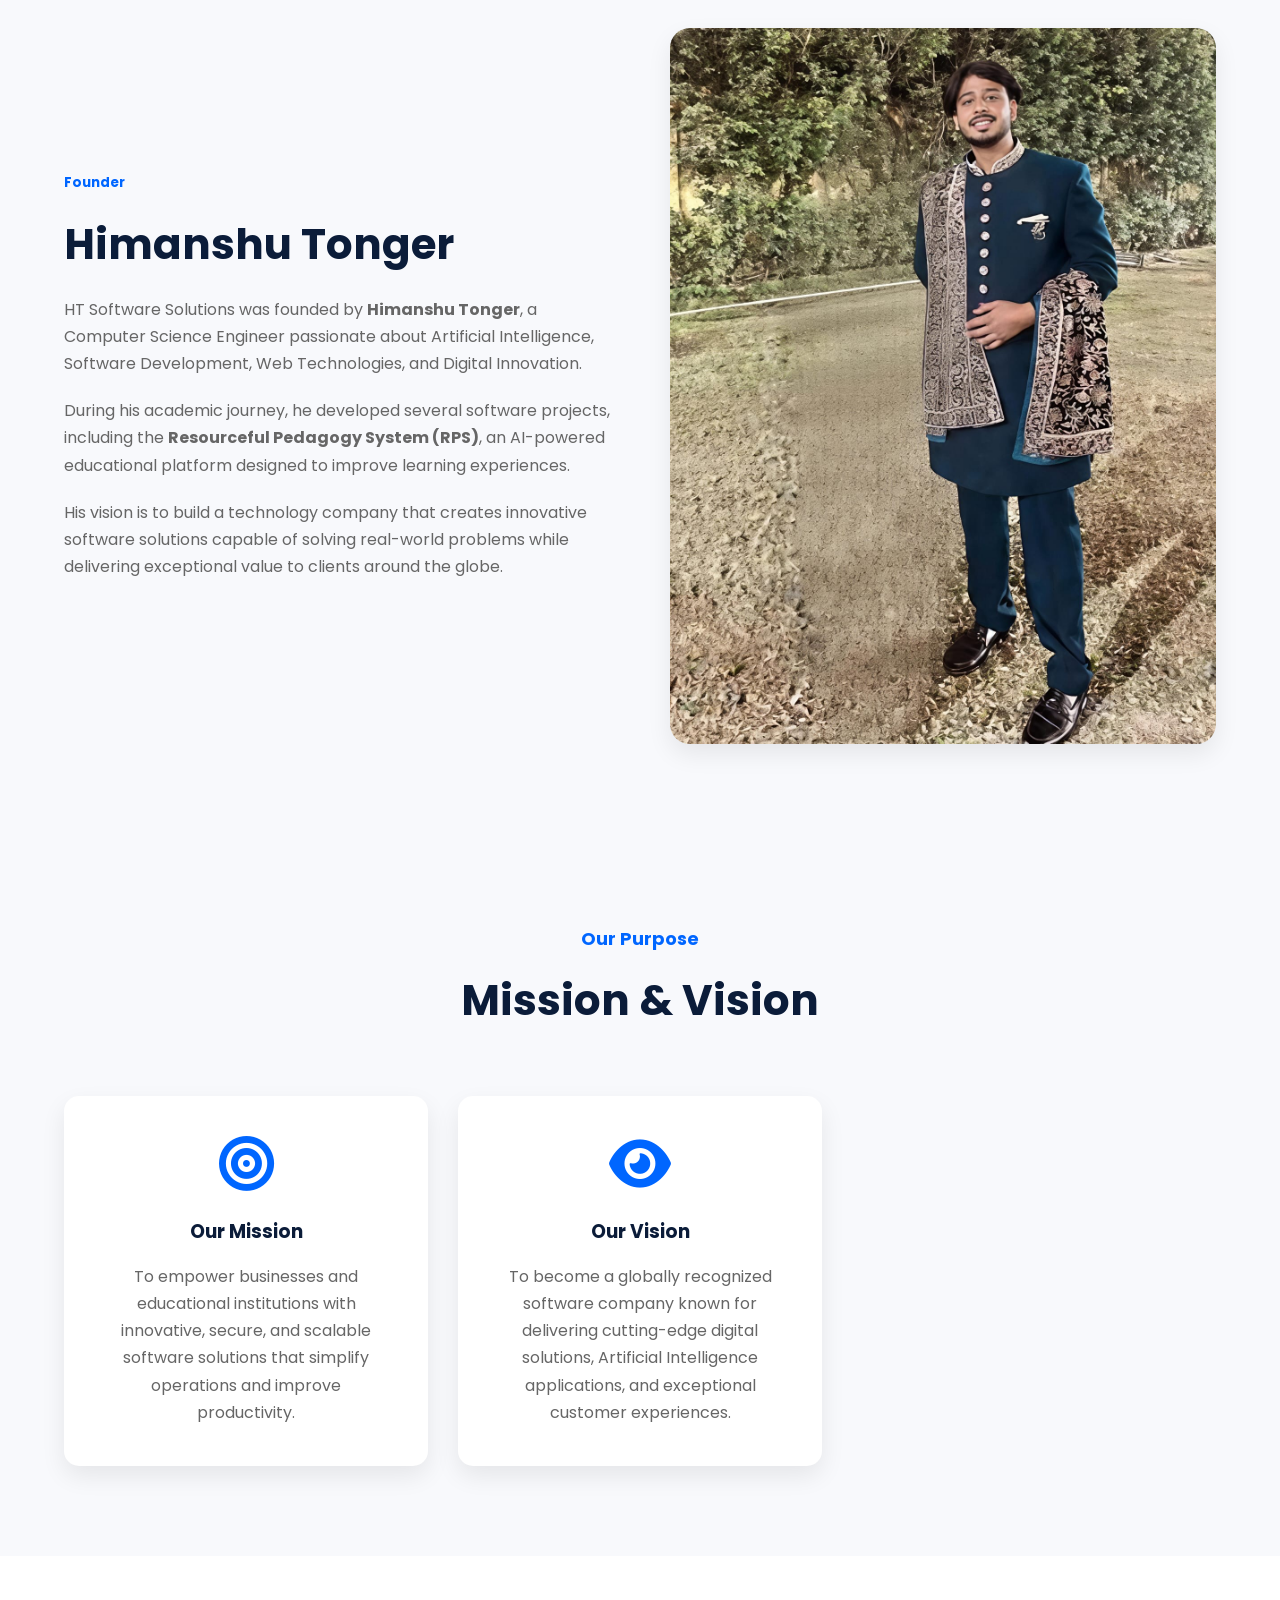
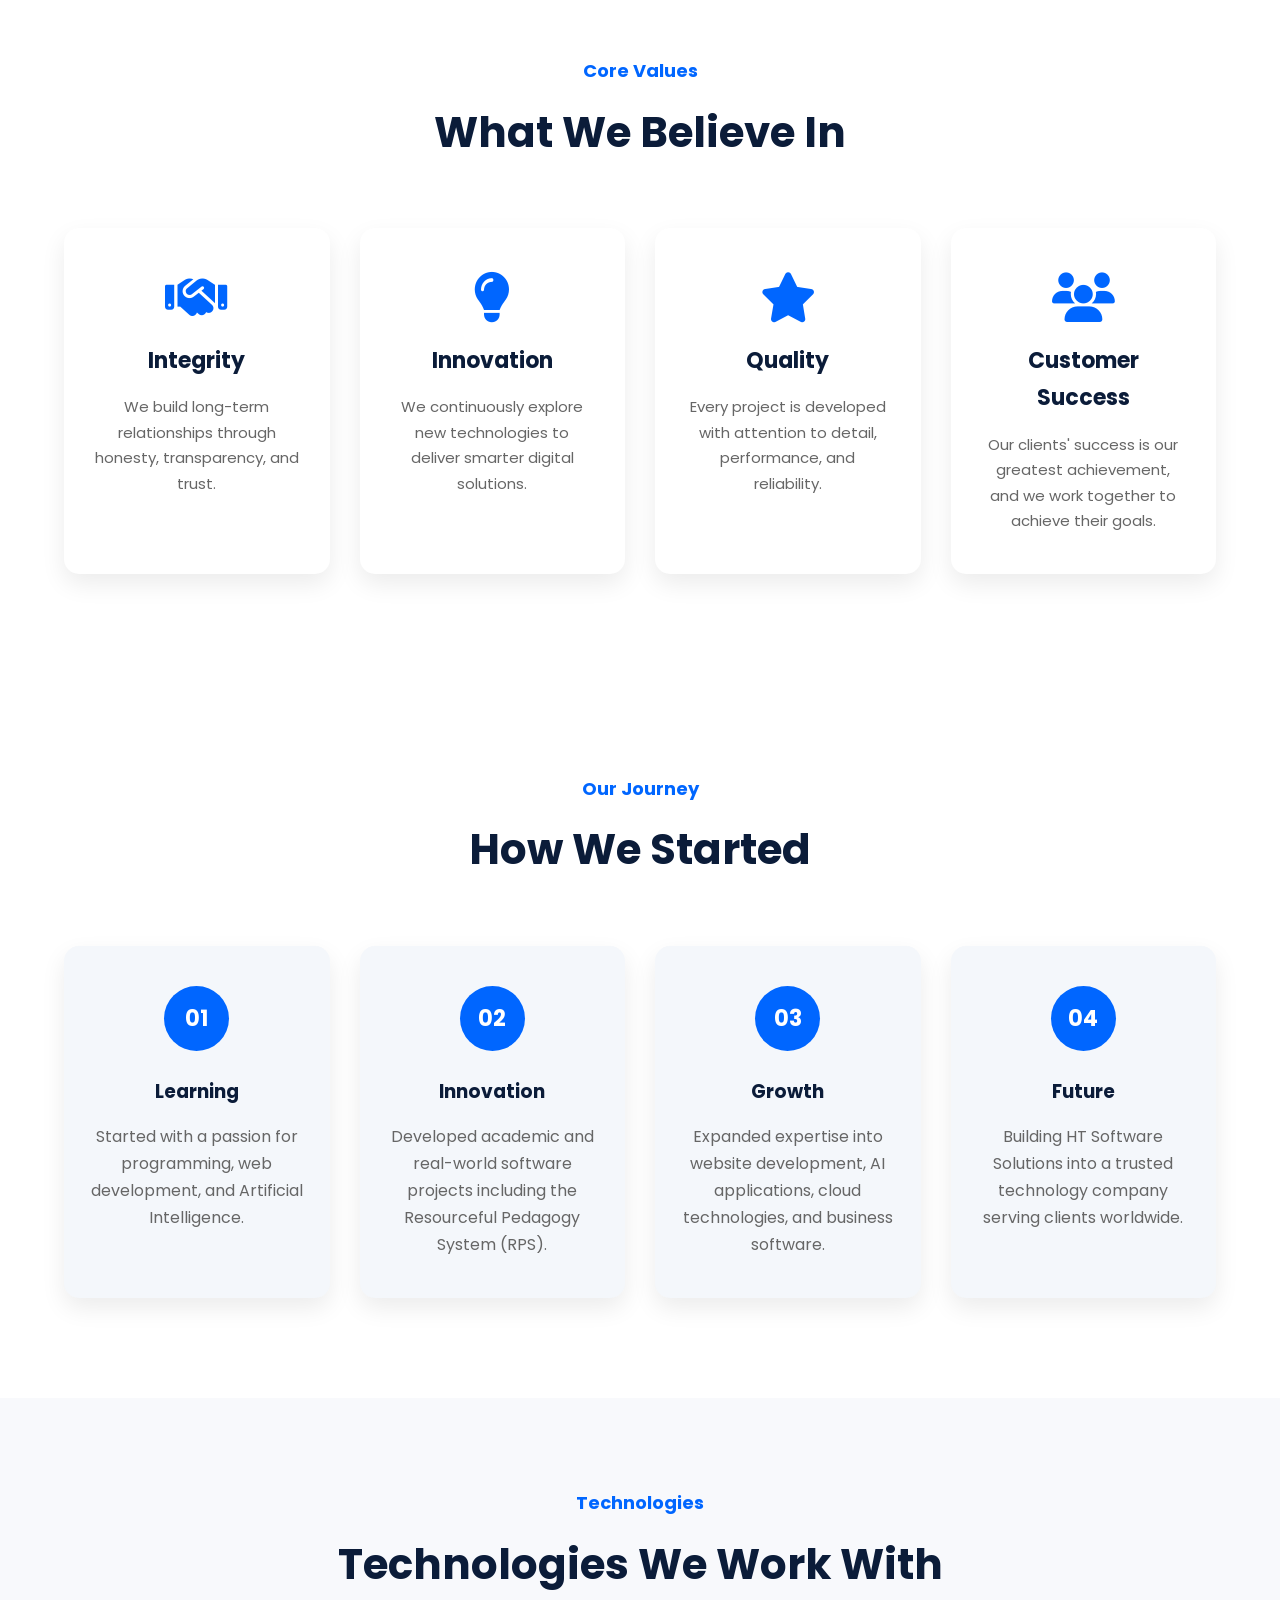
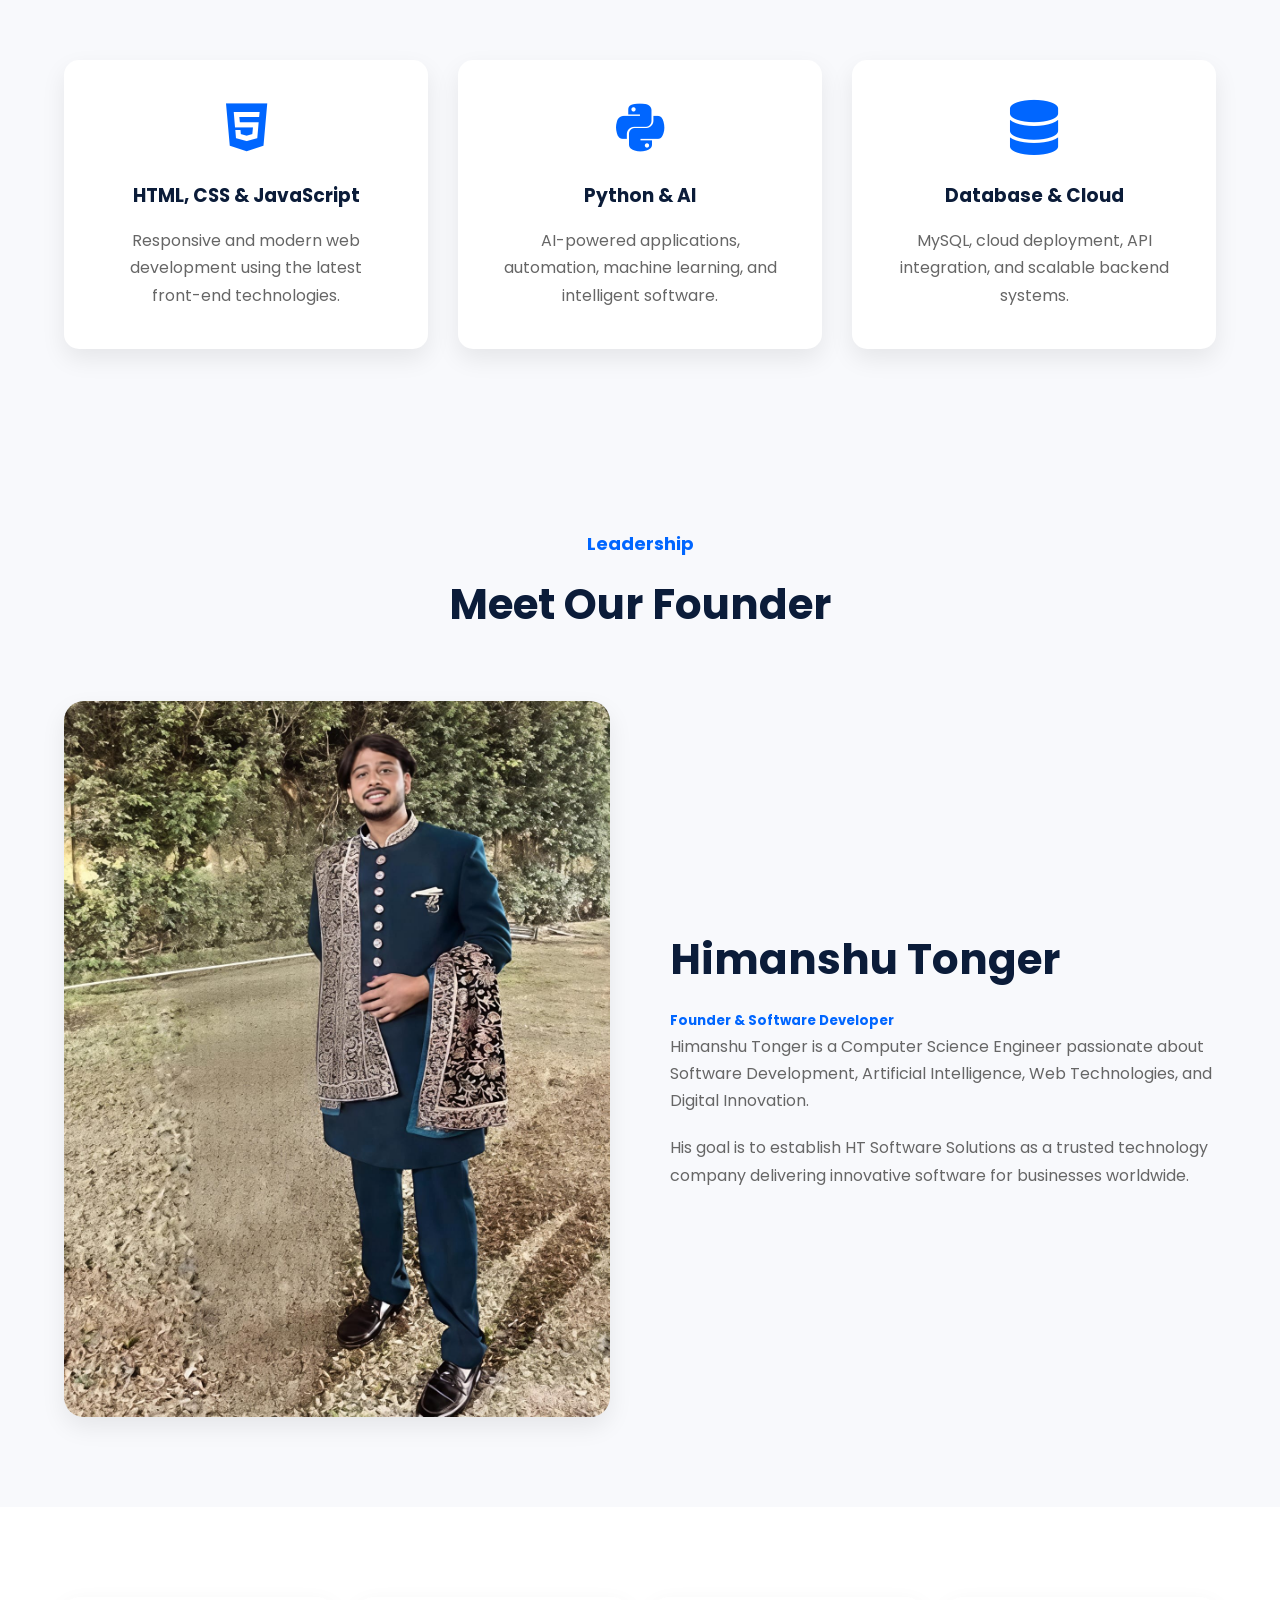
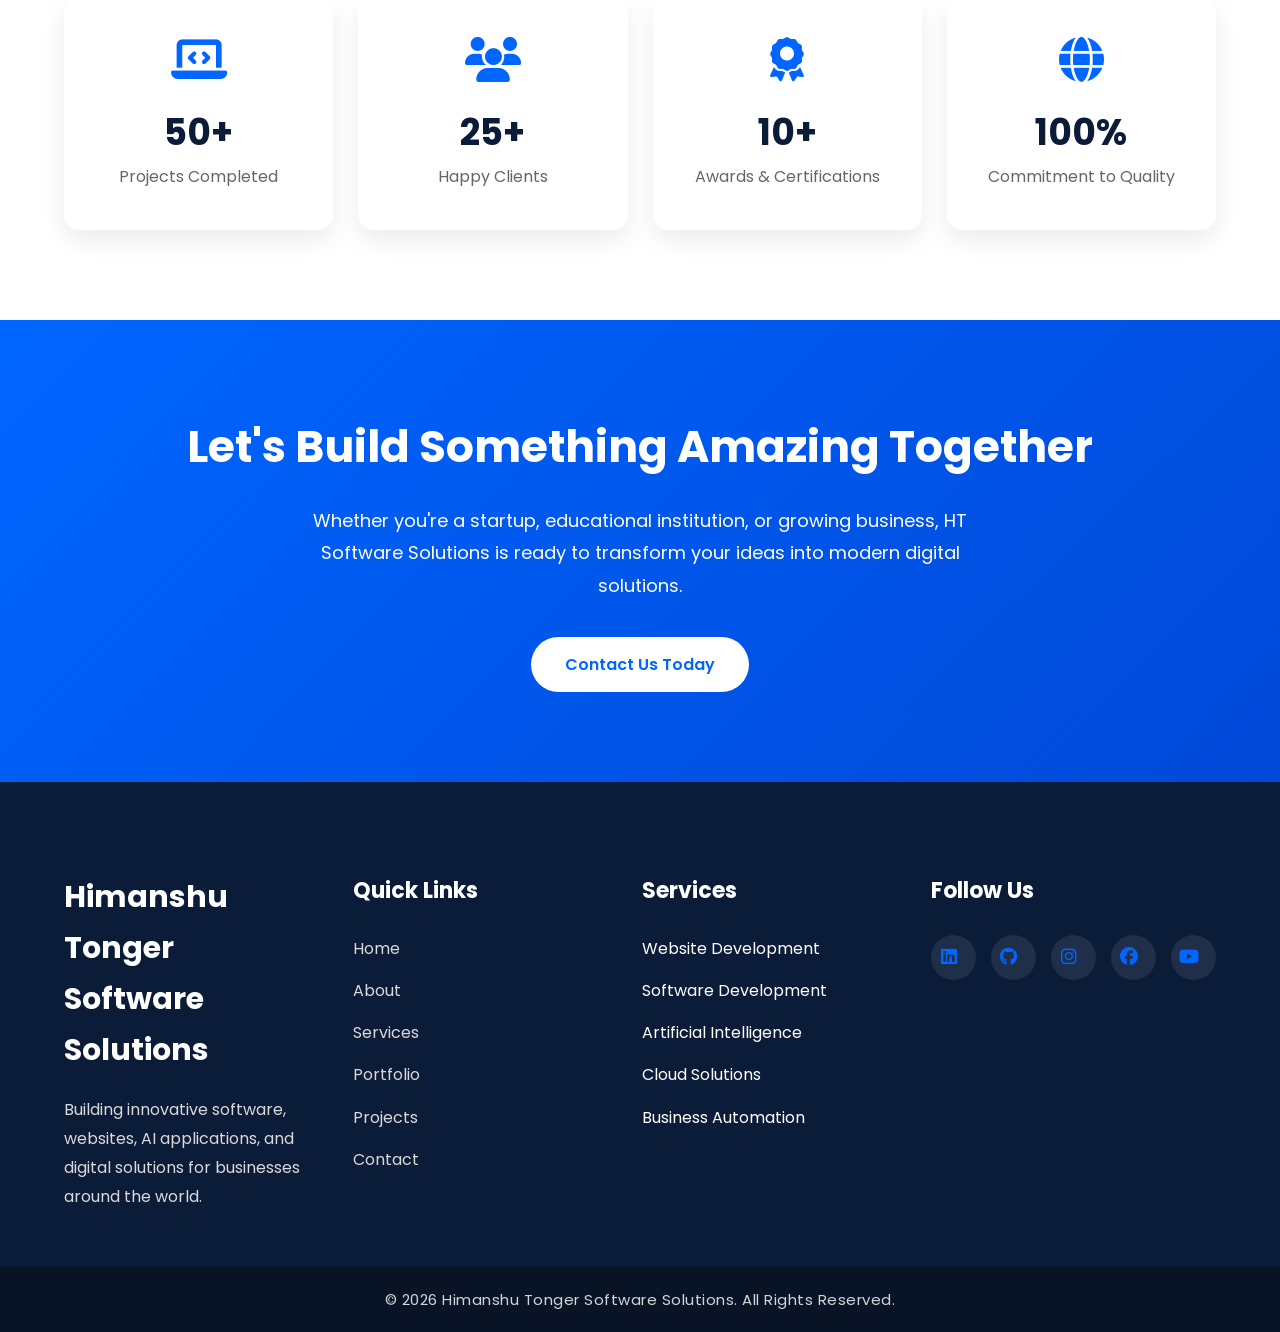
==== commit eec6e805: "Update about.html" ====
--- a/about.html
+++ b/about.html
@@ -7,14 +7,27 @@
     <meta name="viewport"
           content="width=device-width, initial-scale=1.0">
 
-    <title>About Us | HT Software Solutions</title>
+    <title>About Us | Himanshu Tonger Software Solutions</title>
 
     <meta name="description"
-          content="Learn about HT Software Solutions, our mission, vision, values and founder Himanshu Tonger.">
+          content="Learn about Himanshu Tonger Software Solutions, our mission, vision, values and founder Himanshu Tonger.">
+    <link rel="canonical" href="https://00001himanshu.github.io/HT-Software-Solutions/about.html">
+
+<meta property="og:title" content="About Us | HT Software Solutions">
+<meta property="og:description" content="Learn about HT Software Solutions, our mission, vision, values and founder Himanshu Tonger.">
+<meta property="og:type" content="website">
+<meta property="og:url" content="https://00001himanshu.github.io/HT-Software-Solutions/about.html">
+<meta property="og:image" content="https://00001himanshu.github.io/HT-Software-Solutions/favicon.png">
+
+<meta name="twitter:card" content="summary_large_image">
+<meta name="twitter:title" content="About Us | HT Software Solutions">
+<meta name="twitter:description" content="Learn about HT Software Solutions and our services.">
+<meta name="twitter:image" content="https://00001himanshu.github.io/HT-Software-Solutions/favicon.png">
 
     <!-- CSS -->
     <link rel="stylesheet" href="style.css">
-         <link rel="icon" type="png" href="favicon.png">
+    <link rel="stylesheet" href="responsive.css">
+    <link rel="icon" type="image/png" href="favicon.png">
 
 
     <!-- Google Fonts -->
@@ -691,7 +704,7 @@
 
         <div class="footer-box">
 
-            <h2>HT Software Solutions</h2>
+            <h2>Himanshu Tonger Software Solutions</h2>
 
             <p>
 
@@ -781,7 +794,7 @@
 
         <p>
 
-            © 2026 HT Software Solutions.
+            © 2026 Himanshu Tonger Software Solutions.
             All Rights Reserved.
 
         </p>
--- a/style.css
+++ b/style.css
@@ -158,6 +158,24 @@
 
 }
 
+/* ===========================
+   Mobile Menu Button
+========================
+
+.menu-toggle{
+
+    display:none;
+    font-size:28px;
+    background:none;
+    border:none;
+    cursor:pointer;
+    color:#2563eb;
+
+}
+
+=== */
+
+
 /*======================================
         HEADER
 =======================================*/
@@ -1655,4 +1673,4 @@
 }
 
 
-/*======================================+/*======================================
--- a/responsive.css
+++ b/responsive.css
@@ -0,0 +1,1112 @@
+
+/* ===========================================
+   Large Devices (1200px)
+=========================================== */
+
+@media (max-width:1200px){
+
+.container{
+
+    width:90%;
+
+}
+
+.hero h1{
+
+    font-size:52px;
+
+}
+
+.section-title h2{
+
+    font-size:38px;
+
+}
+
+}
+
+
+/* ===========================================
+   Laptop Devices (992px)
+=========================================== */
+
+@media (max-width:992px){
+
+.container{
+
+    width:92%;
+
+}
+
+header .container{
+
+    display:flex;
+
+    justify-content:space-between;
+
+    align-items:center;
+
+    flex-wrap:wrap;
+
+}
+
+.logo h2{
+
+    font-size:28px;
+
+}
+
+nav{
+
+    width:100%;
+
+    margin-top:20px;
+
+}
+
+nav ul{
+
+    display:flex;
+
+    justify-content:center;
+
+    flex-wrap:wrap;
+
+    gap:18px;
+
+}
+
+nav ul li{
+
+    list-style:none;
+
+}
+
+nav ul li a{
+
+    font-size:15px;
+
+}
+
+.btn{
+
+    padding:12px 24px;
+
+    font-size:15px;
+
+}
+
+.section-title h2{
+
+    font-size:34px;
+
+}
+
+.section-title p{
+
+    width:90%;
+
+    margin:auto;
+
+}
+
+}
+
+
+/* ===========================================
+   Tablet Devices (768px)
+=========================================== */
+
+@media (max-width:768px){
+
+.container{
+
+    width:94%;
+
+}
+
+header{
+
+    padding:15px 0;
+
+}
+
+header .container{
+
+    flex-direction:column;
+
+}
+
+.logo{
+
+    margin-bottom:15px;
+
+}
+
+nav{
+
+    margin-bottom:20px;
+
+}
+
+nav ul{
+
+    flex-direction:column;
+
+    align-items:center;
+
+    gap:12px;
+
+}
+
+nav ul li a{
+
+    display:block;
+
+    padding:8px 0;
+
+}
+
+.btn{
+
+    display:inline-block;
+
+    padding:12px 25px;
+
+}
+
+.section-title{
+
+    margin-bottom:40px;
+
+}
+
+.section-title h5{
+
+    font-size:16px;
+
+}
+
+.section-title h2{
+
+    font-size:30px;
+
+}
+
+.section-title p{
+
+    width:100%;
+
+    font-size:15px;
+
+    line-height:1.8;
+
+}
+
+}
+
+
+/* ===========================
+   Mobile Navigation
+=========================
+
+.menu-toggle{
+
+    display:block;
+
+}
+
+header .container{
+
+    display:flex;
+    justify-content:space-between;
+    align-items:center;
+    flex-wrap:wrap;
+
+}
+
+header .btn{
+
+    display:none;
+
+}
+
+nav{
+
+    width:100%;
+    display:none;
+
+}
+
+nav.active{
+
+    display:block;
+
+}
+
+nav ul{
+
+    display:flex;
+    flex-direction:column;
+    align-items:center;
+    gap:20px;
+    padding:25px 0;
+
+}
+
+.hero-content{
+
+    display:grid;
+    grid-template-columns:1fr;
+    gap:40px;
+    text-align:center;
+
+}
+
+.hero-left{
+
+    order:2;
+
+}
+
+.hero-right{
+
+    order:1;
+
+}
+
+.hero-left h1{
+
+    font-size:34px;
+
+}
+
+.hero-buttons{
+
+    flex-direction:column;
+    gap:15px;
+
+}
+
+== */
+
+
+
+/* ===========================================
+   Mobile Devices (576px)
+=========================================== */
+
+@media (max-width:576px){
+
+.container{
+
+    width:95%;
+
+}
+
+.logo h2{
+
+    font-size:24px;
+
+}
+
+nav ul{
+
+    gap:10px;
+
+}
+
+nav ul li a{
+
+    font-size:14px;
+
+}
+
+.btn{
+
+    width:100%;
+
+    text-align:center;
+
+    margin-top:10px;
+
+}
+
+.section-title h2{
+
+    font-size:26px;
+
+}
+
+.section-title h5{
+
+    font-size:15px;
+
+}
+
+.section-title p{
+
+    font-size:14px;
+
+}
+
+}
+/* ===== Header ===
+
+header .container{
+    flex-direction:column;
+    align-items:center;
+    gap:20px;
+}
+
+nav ul{
+    flex-direction:column;
+    align-items:center;
+    gap:15px;
+}
+
+.btn{
+    width:100%;
+    max-width:250px;
+}
+
+/* ===== Hero ===== */
+
+.hero{
+    padding:60px 0;
+}
+
+.hero-content{
+    flex-direction:column;
+    text-align:center;
+}
+
+.hero-left,
+.hero-right{
+    width:100%;
+}
+
+.hero-left h1{
+    font-size:34px;
+}
+
+.hero-left p{
+    font-size:16px;
+}
+
+.hero-right img{
+    width:100%;
+    max-width:320px;
+    margin:30px auto 0;
+    display:block;
+}
+
+.hero-buttons{
+    display:flex;
+    flex-direction:column;
+    gap:15px;
+    align-items:center;
+}
+
+.hero-buttons .btn,
+.hero-buttons .btn-outline{
+    width:100%;
+    max-width:280px;
+}
+
+/* ===========================================
+   Small Mobile (400px)
+=========================================== */
+
+@media (max-width:400px){
+
+.logo h2{
+
+    font-size:22px;
+
+}
+
+nav ul li a{
+
+    font-size:13px;
+
+}
+
+.section-title h2{
+
+    font-size:22px;
+
+}
+
+.btn{
+
+    padding:10px 20px;
+
+    font-size:14px;
+
+}
+
+}
+
+
+
+/* ===========================================
+   HERO SECTION RESPONSIVE
+=========================================== */
+
+@media (max-width:1200px){
+
+.hero h1{
+
+    font-size:48px;
+
+}
+
+.hero p{
+
+    font-size:16px;
+
+}
+
+.hero-buttons{
+
+    gap:15px;
+
+}
+
+}
+
+@media (max-width:992px){
+
+.hero .hero-content{
+
+    flex-direction:column;
+
+    text-align:center;
+
+}
+
+.hero-left{
+
+    margin-bottom:30px;
+
+}
+
+.hero h1{
+
+    font-size:42px;
+
+}
+
+.hero-right img{
+
+    width:80%;
+
+}
+
+}
+
+@media (max-width:768px){
+
+.hero h1{
+
+    font-size:34px;
+
+}
+
+.hero p{
+
+    font-size:15px;
+
+}
+
+.hero-right img{
+
+    width:100%;
+
+}
+
+.hero-buttons{
+
+    flex-direction:column;
+
+    align-items:center;
+
+}
+
+}
+
+@media (max-width:576px){
+
+.hero h1{
+
+    font-size:28px;
+
+}
+
+.hero p{
+
+    font-size:14px;
+
+}
+
+}
+
+
+/* ===========================================
+   ABOUT SECTION RESPONSIVE
+=========================================== */
+
+@media (max-width:992px){
+
+.about-grid{
+
+    grid-template-columns:1fr;
+
+    text-align:center;
+
+}
+
+.about-image img{
+
+    width:80%;
+
+    margin:auto;
+
+}
+
+}
+
+@media (max-width:576px){
+
+.about-image img{
+
+    width:100%;
+
+}
+
+.about-text p{
+
+    font-size:14px;
+
+}
+
+}
+
+
+/* ===========================================
+   SERVICES SECTION RESPONSIVE
+=========================================== */
+
+@media (max-width:1200px){
+
+.service-grid{
+
+    grid-template-columns:repeat(3,1fr);
+
+    gap:20px;
+
+}
+
+}
+
+@media (max-width:992px){
+
+.service-grid{
+
+    grid-template-columns:repeat(2,1fr);
+
+}
+
+}
+
+@media (max-width:768px){
+
+.service-grid{
+
+    grid-template-columns:1fr;
+
+}
+
+.service-card{
+
+    text-align:center;
+
+}
+
+}
+
+
+/* ===========================================
+   PROJECT / PORTFOLIO GRID
+=========================================== */
+
+@media (max-width:1200px){
+
+.project-grid{
+
+    grid-template-columns:repeat(3,1fr);
+
+}
+
+}
+
+@media (max-width:992px){
+
+.project-grid{
+
+    grid-template-columns:repeat(2,1fr);
+
+}
+
+}
+
+@media (max-width:768px){
+
+.project-grid{
+
+    grid-template-columns:1fr;
+
+}
+
+.project-card img{
+
+    width:100%;
+
+}
+
+}
+
+
+/* ===========================================
+   STAT BOXES (USED IN MULTIPLE PAGES)
+=========================================== */
+
+@media (max-width:992px){
+
+.stats .container{
+
+    grid-template-columns:repeat(2,1fr);
+
+    gap:20px;
+
+}
+
+}
+
+@media (max-width:576px){
+
+.stats .container{
+
+    grid-template-columns:1fr;
+
+}
+
+}
+
+
+/* ===========================================
+   WHY US / BENEFITS SECTION
+=========================================== */
+
+@media (max-width:992px){
+
+.why-grid{
+
+    grid-template-columns:repeat(2,1fr);
+
+    gap:20px;
+
+}
+
+}
+
+@media (max-width:768px){
+
+.why-grid{
+
+    grid-template-columns:1fr;
+
+}
+
+.why-card{
+
+    text-align:center;
+
+}
+
+}
+
+
+/* ===========================================
+   PROCESS SECTION
+=========================================== */
+
+@media (max-width:992px){
+
+.process-grid{
+
+    grid-template-columns:repeat(2,1fr);
+
+    gap:20px;
+
+}
+
+}
+
+@media (max-width:768px){
+
+.process-grid{
+
+    grid-template-columns:1fr;
+
+}
+
+.process-card{
+
+    text-align:center;
+
+}
+
+}
+
+
+/* ===========================================
+   PRICING SECTION
+=========================================== */
+
+@media (max-width:992px){
+
+.pricing .service-grid{
+
+    grid-template-columns:repeat(2,1fr);
+
+}
+
+}
+
+@media (max-width:768px){
+
+.pricing .service-grid{
+
+    grid-template-columns:1fr;
+
+}
+
+}
+
+
+/* ===========================================
+   TESTIMONIALS SECTION
+=========================================== */
+
+@media (max-width:992px){
+
+.testimonial-grid{
+
+    grid-template-columns:repeat(2,1fr);
+
+}
+
+}
+
+@media (max-width:768px){
+
+.testimonial-grid{
+
+    grid-template-columns:1fr;
+
+}
+
+.testimonial-card{
+
+    text-align:center;
+
+}
+
+}
+
+
+/* ===========================================
+   CTA SECTION
+=========================================== */
+
+@media (max-width:768px){
+
+.cta h2{
+
+    font-size:28px;
+
+}
+
+.cta p{
+
+    font-size:14px;
+
+}
+
+.cta .btn{
+
+    display:block;
+
+    margin-top:15px;
+
+}
+
+}
+
+
+/* ===========================================
+   CONTACT FORM
+=========================================== */
+
+@media (max-width:992px){
+
+.contact-form .form-row{
+
+    flex-direction:column;
+
+    gap:15px;
+
+}
+
+}
+
+@media (max-width:576px){
+
+.contact-form input,
+.contact-form select,
+.contact-form textarea{
+
+    font-size:14px;
+
+    padding:12px;
+
+}
+
+}
+
+
+/* ===========================================
+   FOOTER
+=========================================== */
+
+@media (max-width:992px){
+
+.footer-grid{
+
+    grid-template-columns:repeat(2,1fr);
+
+    gap:20px;
+
+}
+
+}
+
+@media (max-width:768px){
+
+.footer-grid{
+
+    grid-template-columns:1fr;
+
+    text-align:center;
+
+}
+
+.footer-box{
+
+    margin-bottom:20px;
+
+}
+
+.social-icons{
+
+    justify-content:center;
+
+}
+
+}
+
+
+/* ===========================================
+   MAP SECTION
+=========================================== */
+
+@media (max-width:768px){
+
+.map-container iframe{
+
+    height:300px;
+
+}
+
+}
+
+
+
+/* ===========================================
+   GLOBAL SMALL SCREEN FIXES
+=========================================== */
+
+@media (max-width:480px){
+
+body{
+
+    font-size:14px;
+
+}
+
+h1,h2,h3{
+
+    word-break:break-word;
+
+}
+
+p{
+
+    line-height:1.7;
+
+}
+
+}
+
+
+/* ===========================================
+   BUTTON FIXES (ALL PAGES)
+=========================================== */
+
+@media (max-width:576px){
+
+.btn,
+.btn-outline{
+
+    width:100%;
+
+    text-align:center;
+
+    display:block;
+
+}
+
+}
+
+
+/* ===========================================
+   IMAGE RESPONSIVENESS FIX
+=========================================== */
+
+img{
+
+    max-width:100%;
+
+    height:auto;
+
+}
+
+
+/* ===========================================
+   SECTION SPACING FIX
+=========================================== */
+
+@media (max-width:768px){
+
+section{
+
+    padding:60px 0;
+
+}
+
+.section-title{
+
+    margin-bottom:30px;
+
+}
+
+}
+
+
+/* ===========================================
+   HERO TEXT ALIGN FIX (SMALL MOBILE)
+=========================================== */
+
+@media (max-width:400px){
+
+.hero h1{
+
+    font-size:24px;
+
+}
+
+.hero p{
+
+    font-size:13px;
+
+}
+
+}
+
+
+/* ===========================================
+   NAVIGATION EDGE FIX (VERY SMALL DEVICES)
+=========================================== */
+
+@media (max-width:360px){
+
+nav ul li a{
+
+    font-size:12px;
+
+}
+
+.logo h2{
+
+    font-size:20px;
+
+}
+
+}
+
+
+/* ===========================================
+   FORM BUTTON FIX
+=========================================== */
+
+@media (max-width:576px){
+
+.contact-form button{
+
+    width:100%;
+
+}
+
+}
+
+
+/* ===========================================
+   BACK TO TOP BUTTON
+=========================================== */
+
+@media (max-width:768px){
+
+#topBtn{
+
+    width:45px;
+
+    height:45px;
+
+    font-size:16px;
+
+}
+
+}
+
+
+/* ===========================================
+   FINAL TOUCH: SMOOTH EXPERIENCE
+=========================================== */
+
+html{
+
+    scroll-behavior:smooth;
+
+}
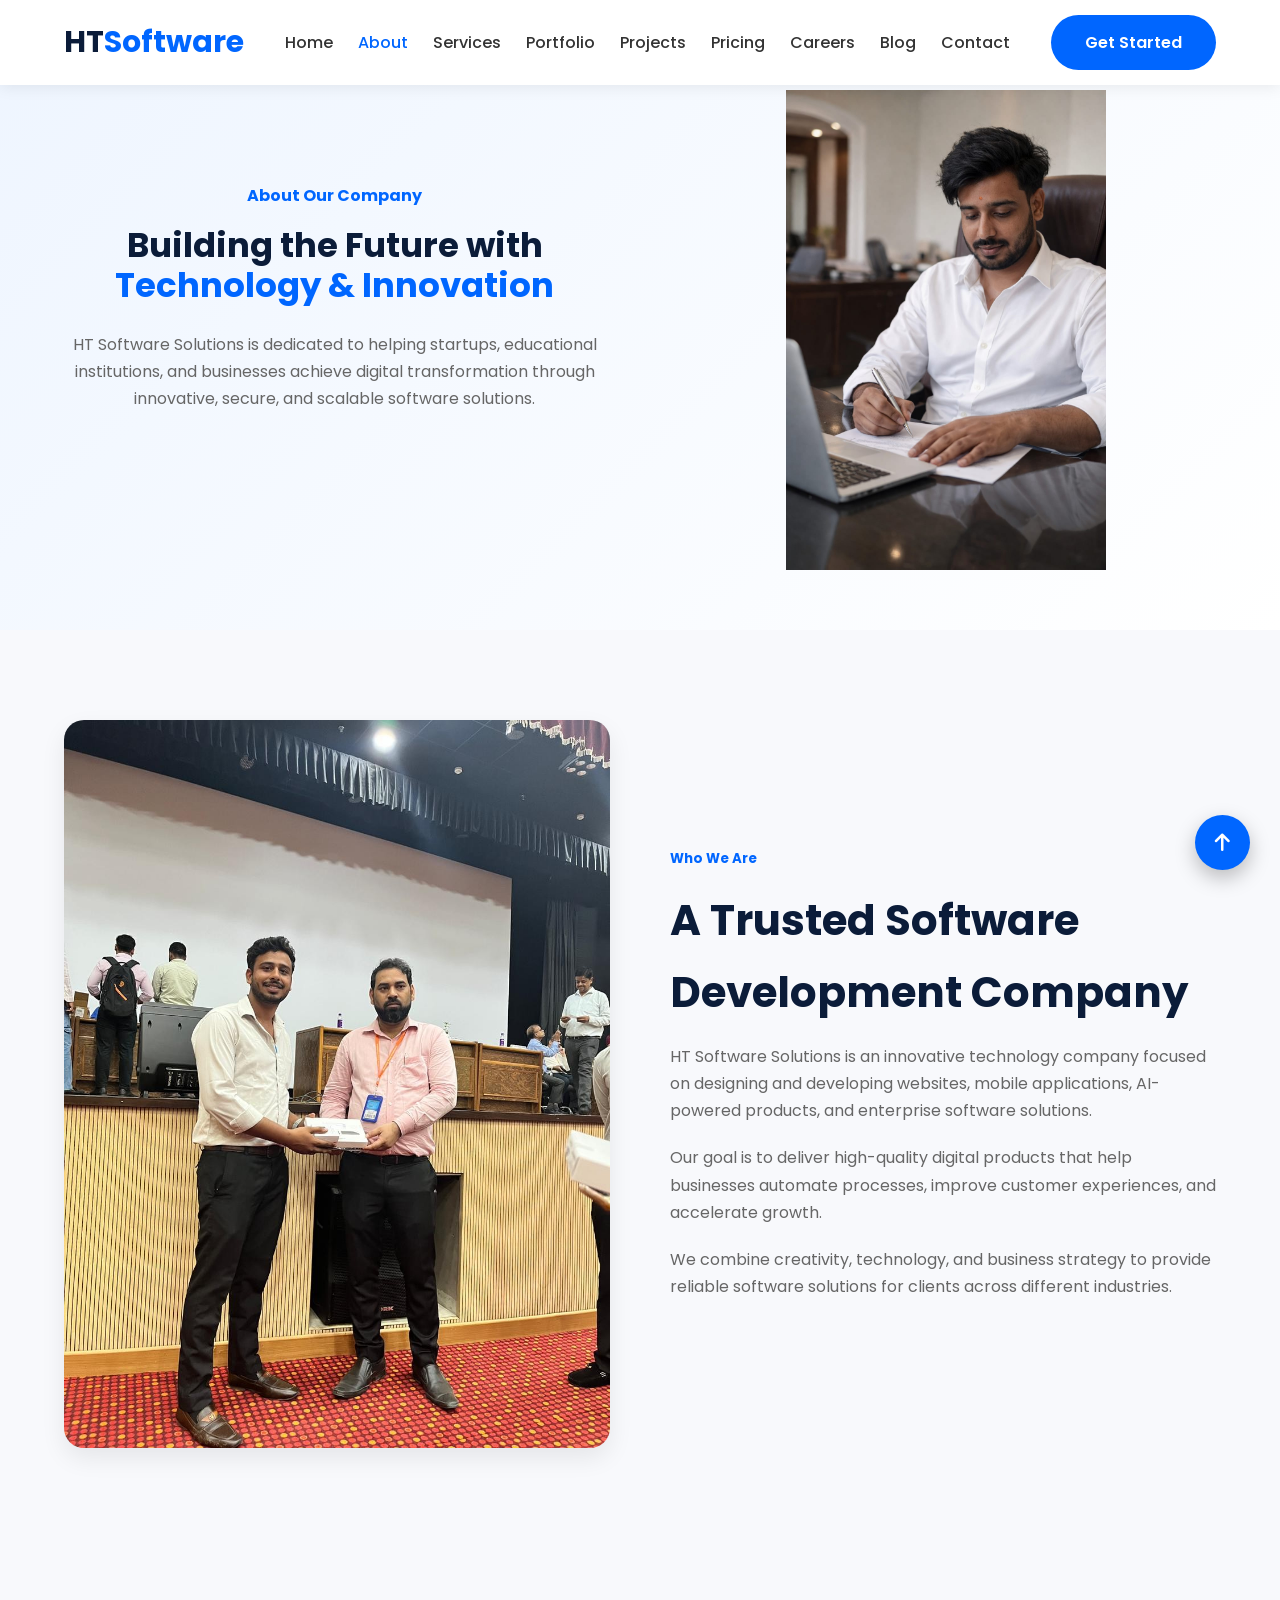
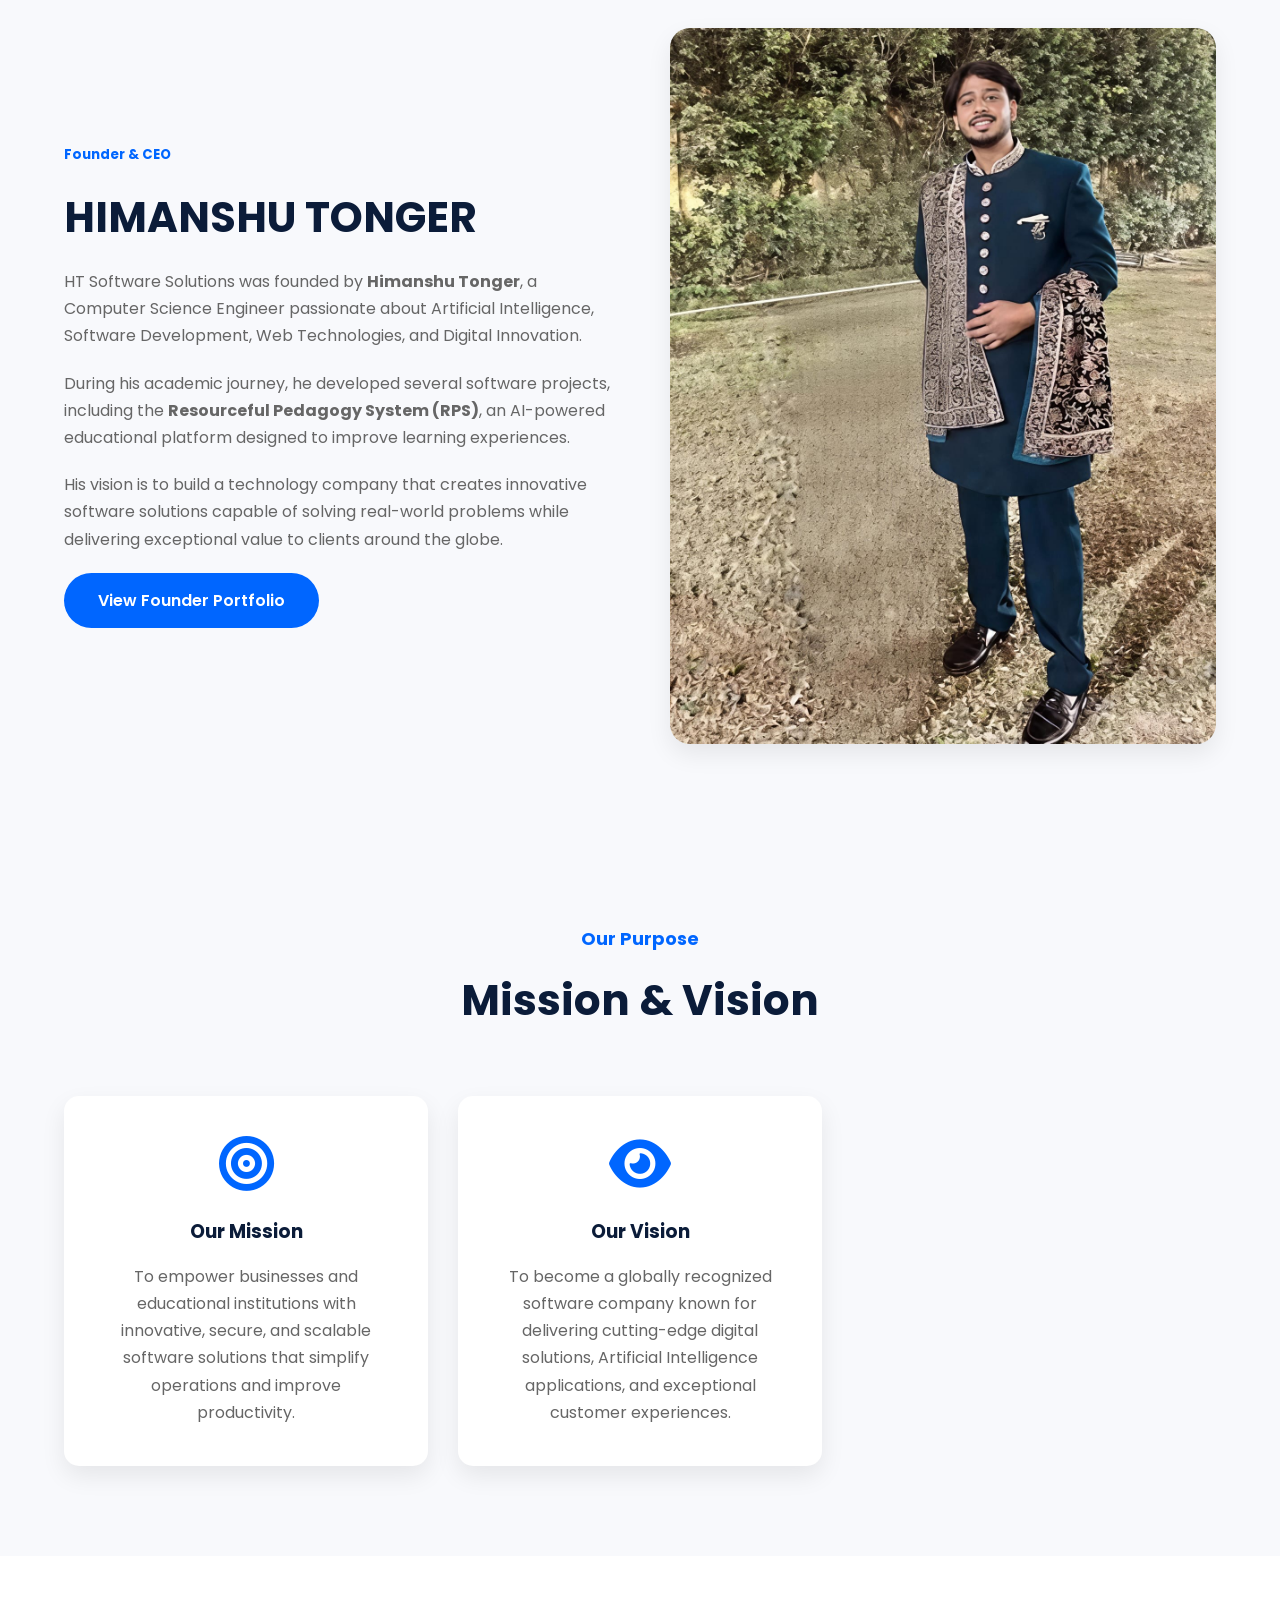
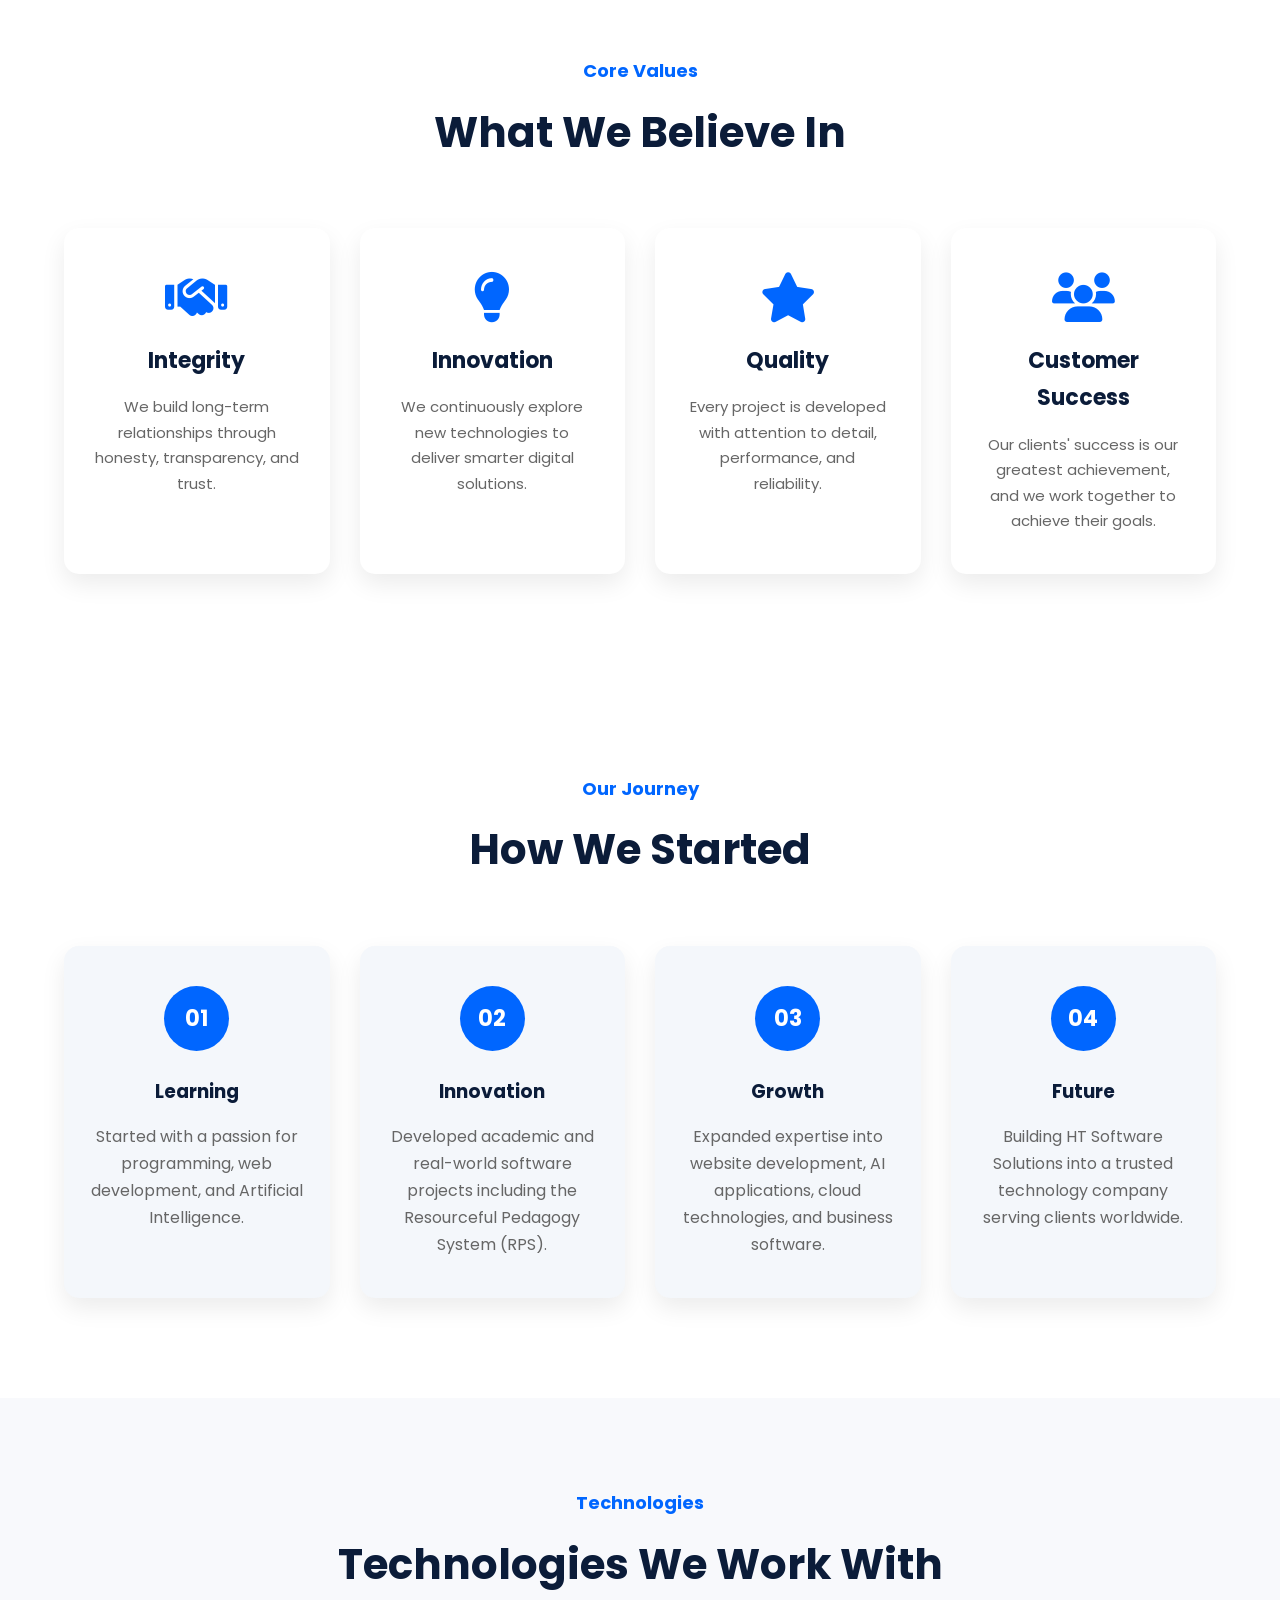
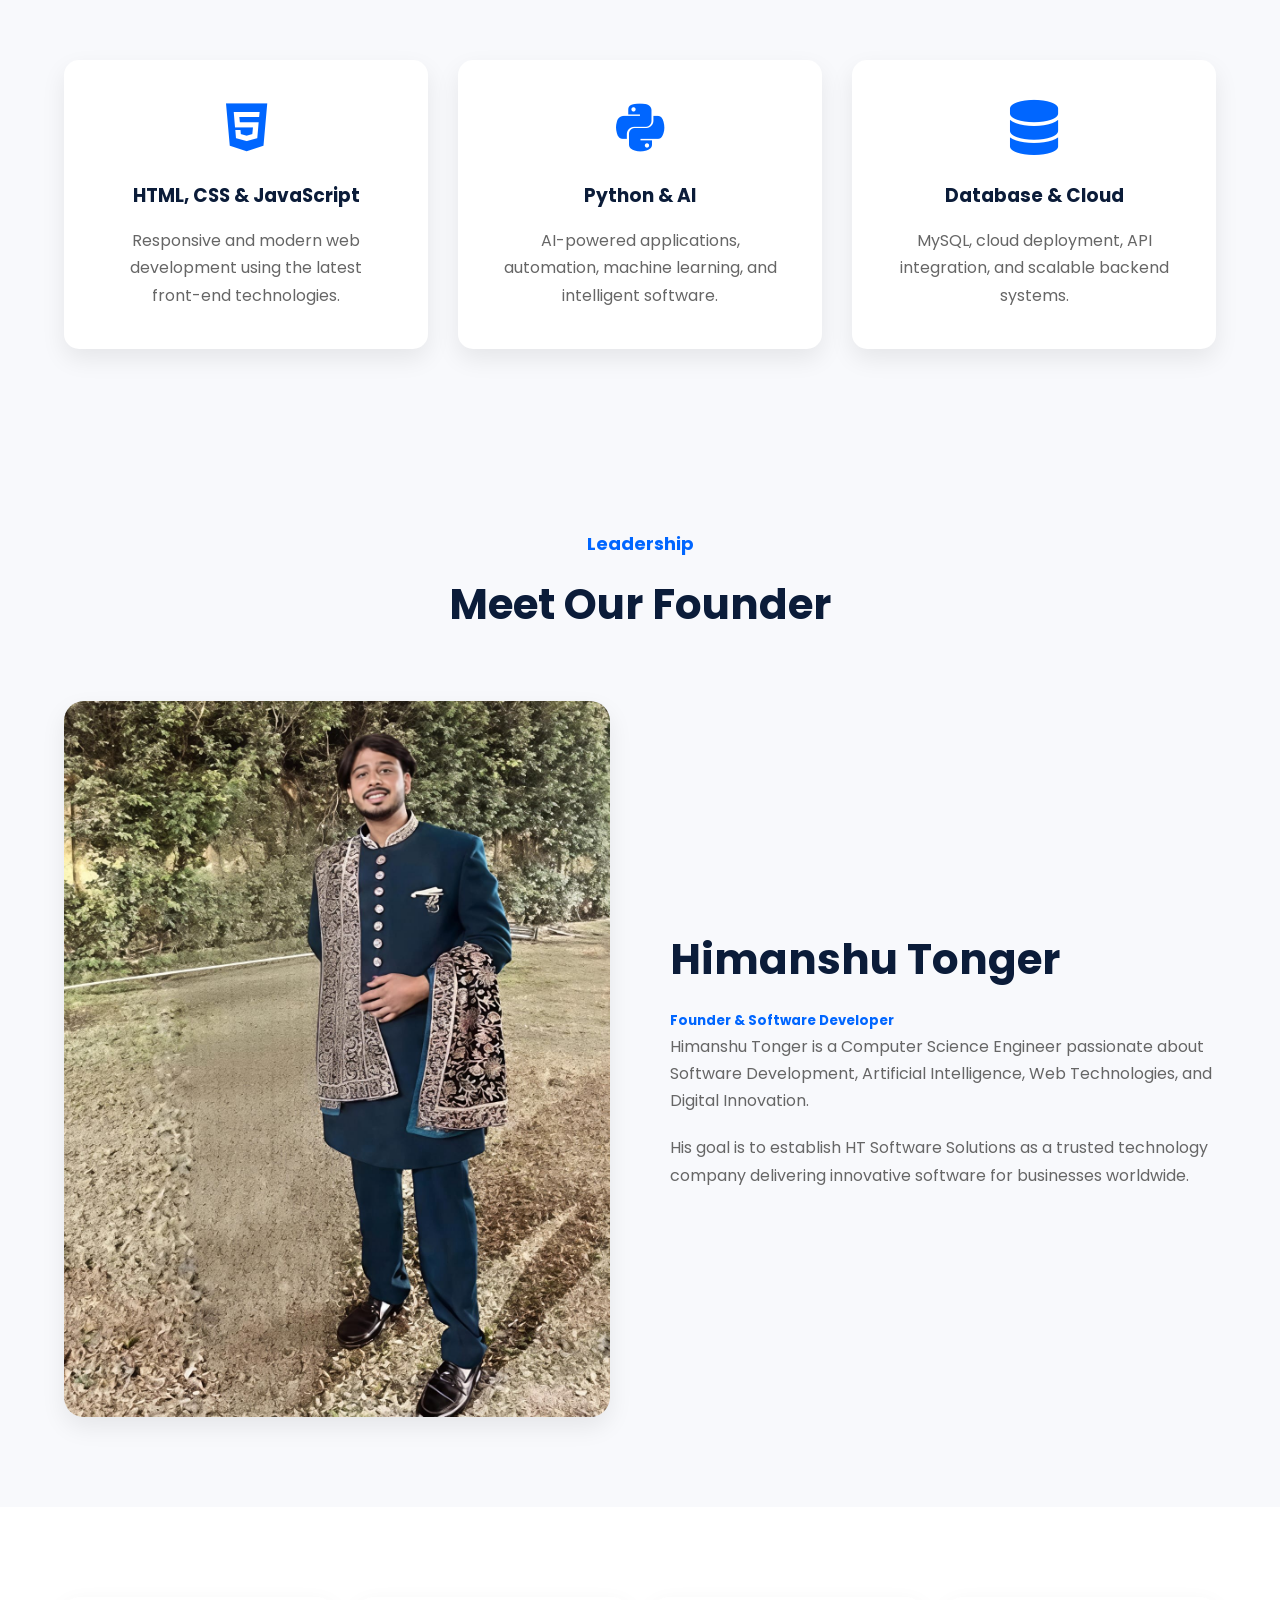
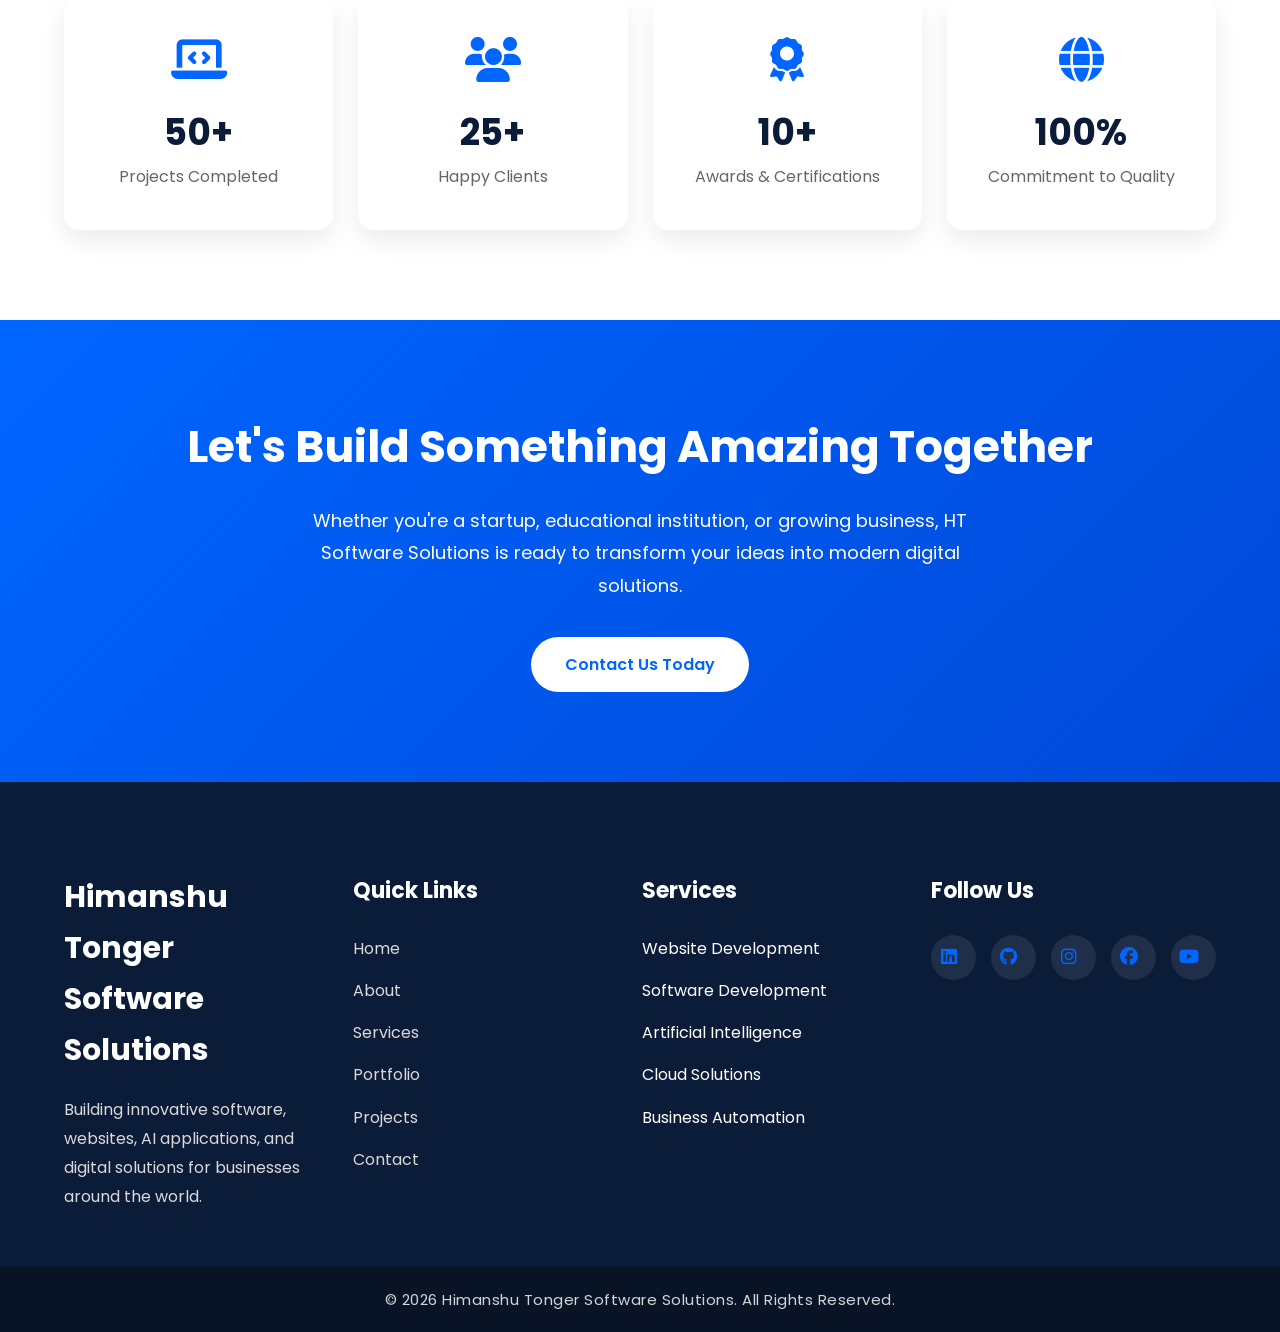
==== commit 9dd1752c: "Update about.html" ====
--- a/about.html
+++ b/about.html
@@ -201,11 +201,11 @@
 
         <div class="about-text">
 
-            <h5>Founder</h5>
+            <h5>Founder & CEO</h5>
 
             <h2>
 
-                Himanshu Tonger
+                HIMANSHU TONGER
 
             </h2>
 
@@ -241,7 +241,17 @@
                 to clients around the globe.
 
             </p>
-
+ <div class="founder-links">
+
+    <a href="https://00001himanshu.github.io/himanshu-tonger-portfolio/"
+       target="_blank"
+       class="btn">
+
+       View Founder Portfolio
+
+    </a>
+
+</div>
         </div>
 
         <div class="about-image">
